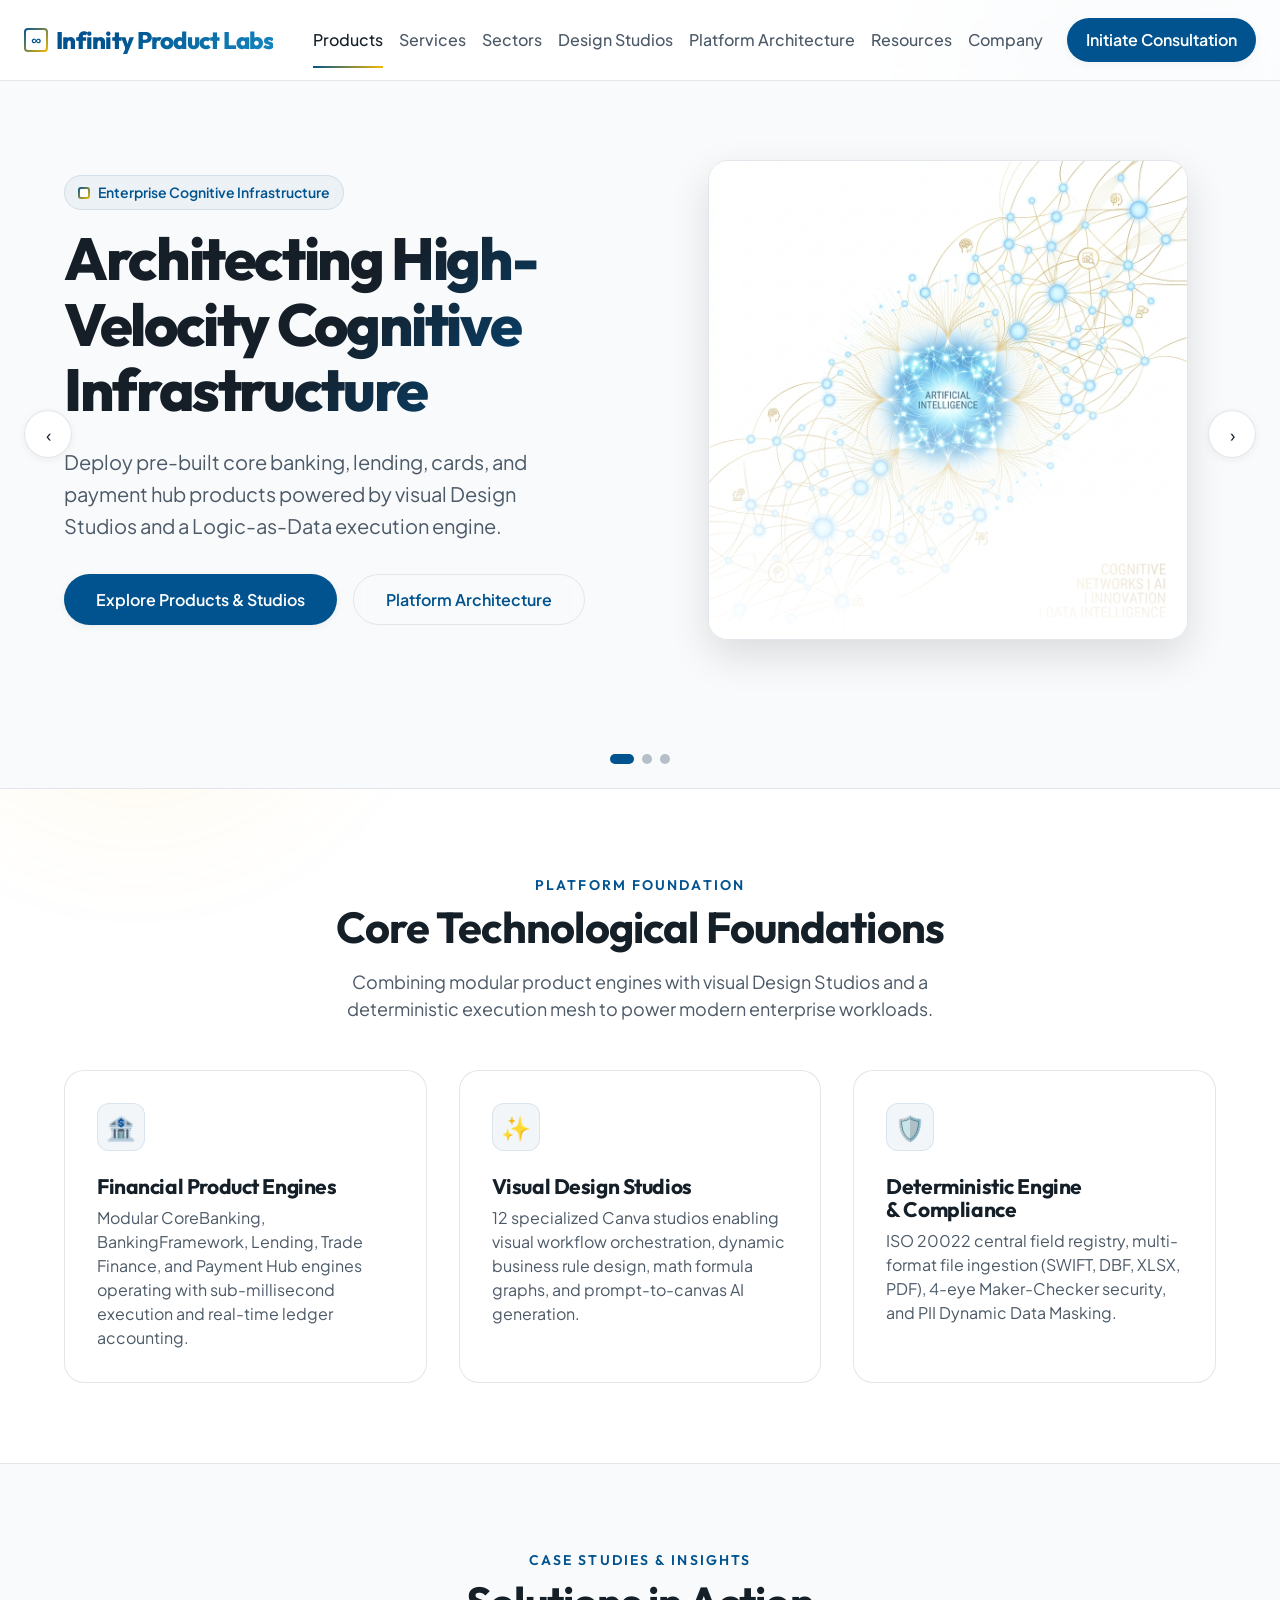
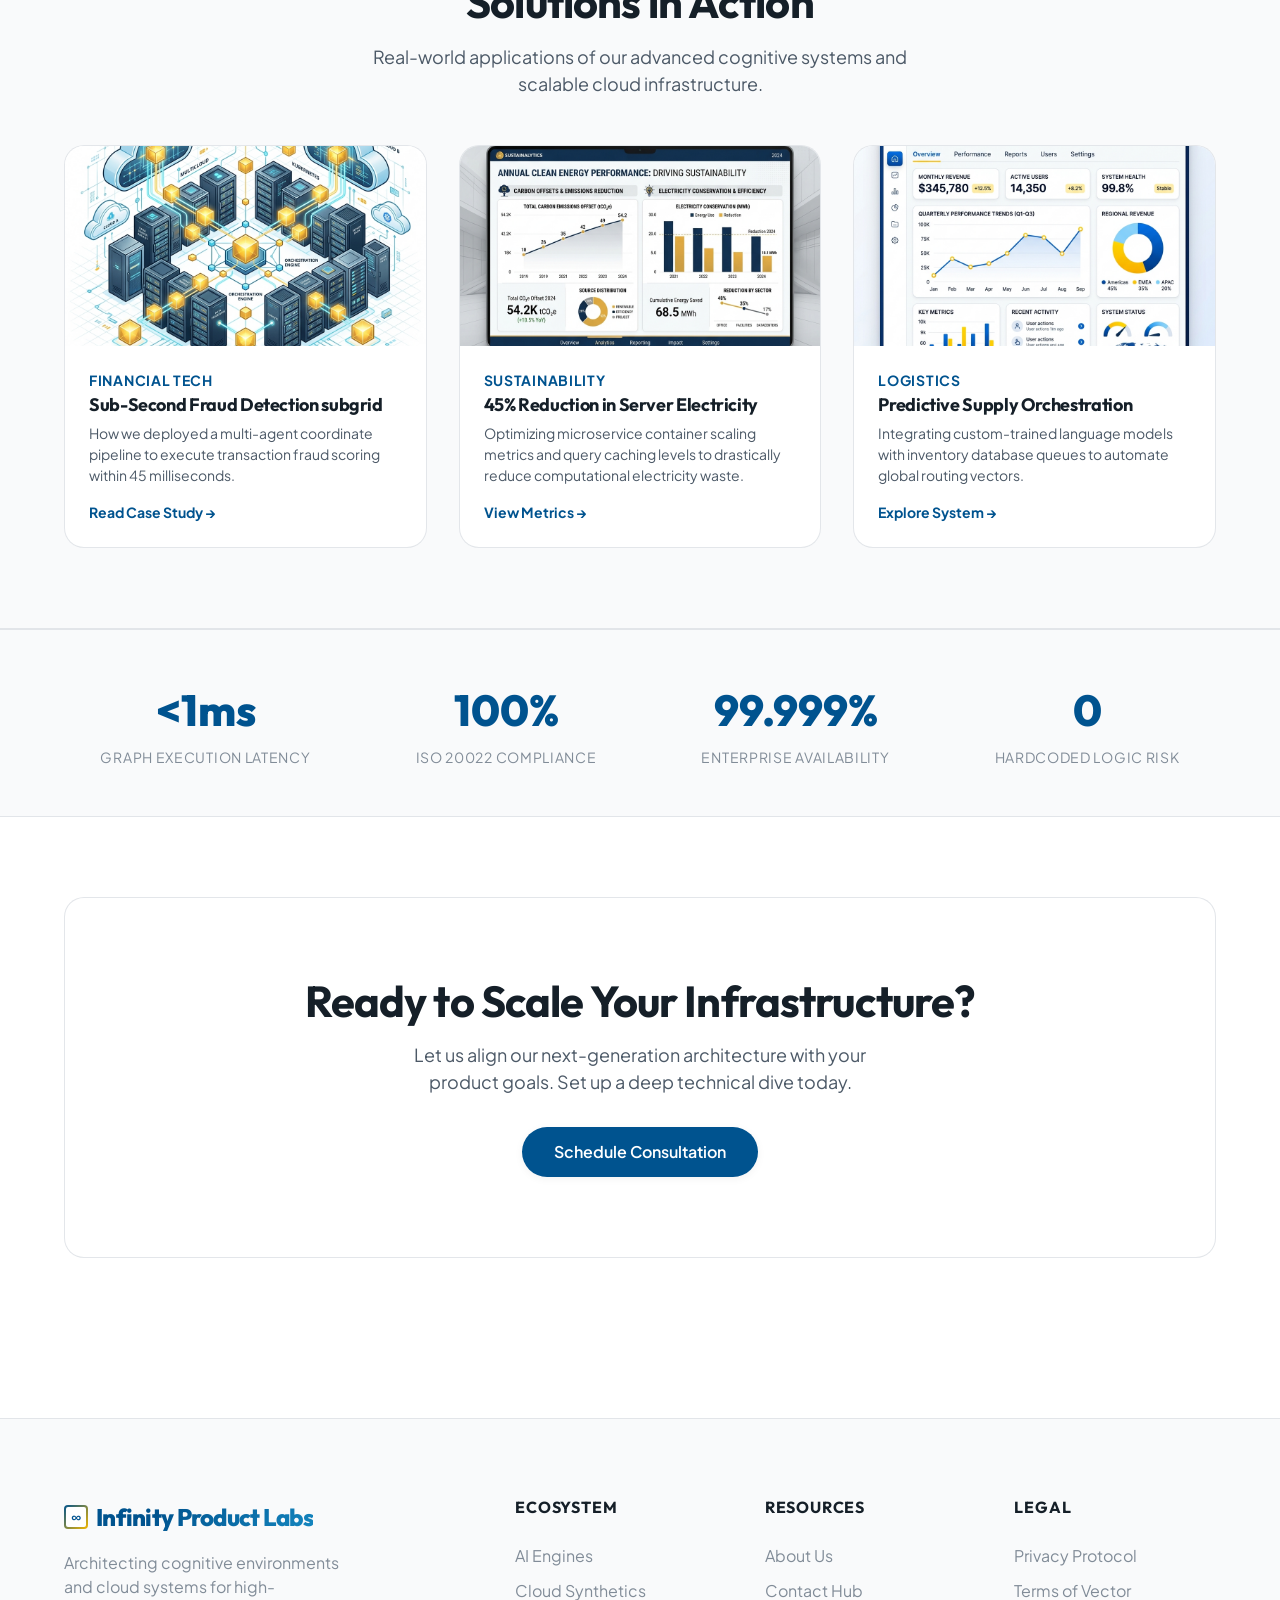
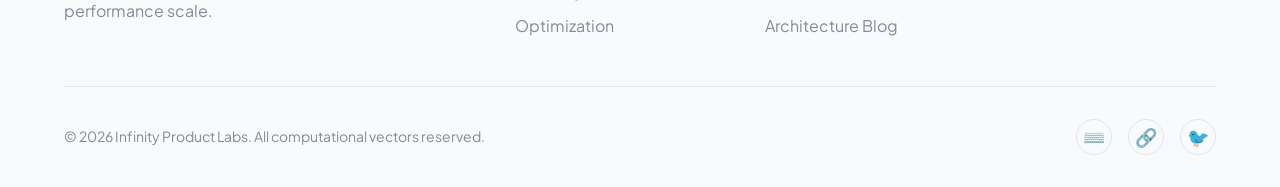
==== docs/index.html @ 4649b30c "Add docs/ directory mirror for GitHub Pages /docs folder deployment" ====
<!DOCTYPE html>
<html lang="en">
<head>
  <meta charset="UTF-8">
  <meta name="viewport" content="width=device-width, initial-scale=1.0">
  <title>Infinity Product Labs | Architecting the Cognitive Future</title>
  <meta name="description" content="Infinity Product Labs designs and implements next-generation artificial intelligence, digital orchestration platforms, and cloud synthesis architecture for modern enterprises.">
  
  <!-- SEO & Social Meta -->
  <meta property="og:title" content="Infinity Product Labs | Next-Gen AI & Tech Consultancy">
  <meta property="og:description" content="Designing the cognitive future with glassmorphic architectures, AI systems, and cloud orchestration.">
  <meta property="og:image" content="images/hero_graphic.png">
  
  <!-- CSS Stylesheets -->
  <link rel="stylesheet" href="css/variables.css?v=2.0">
  <link rel="stylesheet" href="css/reset.css?v=2.0">
  <link rel="stylesheet" href="css/layout.css?v=2.0">
  <link rel="stylesheet" href="css/components.css?v=2.0">
</head>
<body>

  <!-- Scroll Progress Bar -->
  <div class="scroll-progress-bar" id="scrollProgress" aria-hidden="true"></div>

  <!-- Floating Background Glows -->
  <div class="glow-orb orb-primary"></div>
  <div class="glow-orb orb-secondary"></div>

  <!-- Header -->
  <header class="site-header" id="siteHeader">
    <div class="container header-container">
      <a href="index.html" class="logo" aria-label="Infinity Product Labs Home">
        <span class="logo-icon" aria-hidden="true" style="border-radius: 4px;">∞</span>
        <span class="logo-text">Infinity Product Labs</span>
      </a>
      
      <nav class="main-nav" id="mainNav" aria-label="Main navigation">
        <ul class="nav-list">
          <!-- Products Mega Menu -->
          <li class="nav-item has-mega-menu">
            <a href="index.html" class="nav-link has-submenu">Products</a>
            <div class="mega-menu-panel">
              <div class="mega-grid">
                <!-- Column 1 -->
                <div class="mega-col">
                  <h4 class="mega-heading">Core & Channels</h4>
                  <div class="mega-links">
                    <a href="product.html?id=bankingframework" class="mega-item">
                      <div class="mega-item-icon">∞</div>
                      <div class="mega-item-content">
                        <span class="mega-item-title">BankingFramework</span>
                        <span class="mega-item-desc">Universal financial logic & ledger substrate</span>
                      </div>
                    </a>
                    <a href="product.html?id=corebanking" class="mega-item">
                      <div class="mega-item-icon">∞</div>
                      <div class="mega-item-content">
                        <span class="mega-item-title">CoreBanking</span>
                        <span class="mega-item-desc">High-throughput real-time ledger accounting</span>
                      </div>
                    </a>
                    <a href="product.html?id=virtualaccounts" class="mega-item">
                      <div class="mega-item-icon">∞</div>
                      <div class="mega-item-content">
                        <span class="mega-item-title">Virtual Accounts</span>
                        <span class="mega-item-desc">Dynamic virtual accounts & ledger segregation</span>
                      </div>
                    </a>
                    <a href="product.html?id=cards" class="mega-item">
                      <div class="mega-item-icon">∞</div>
                      <div class="mega-item-content">
                        <span class="mega-item-title">Cards</span>
                        <span class="mega-item-desc">Issuance pipelines and payment processing rails</span>
                      </div>
                    </a>
                  </div>
                </div>
                <!-- Column 2 -->
                <div class="mega-col">
                  <h4 class="mega-heading">Lending & Structured</h4>
                  <div class="mega-links">
                    <a href="product.html?id=commerciallending" class="mega-item">
                      <div class="mega-item-icon">∞</div>
                      <div class="mega-item-content">
                        <span class="mega-item-title">Commercial Lending</span>
                        <span class="mega-item-desc">Corporate credit assessment & facilities management</span>
                      </div>
                    </a>
                    <a href="product.html?id=retaillending" class="mega-item">
                      <div class="mega-item-icon">∞</div>
                      <div class="mega-item-content">
                        <span class="mega-item-title">Retail Lending</span>
                        <span class="mega-item-desc">Automated consumer origination & credit scoring</span>
                      </div>
                    </a>
                    <a href="product.html?id=tradefinance" class="mega-item">
                      <div class="mega-item-icon">∞</div>
                      <div class="mega-item-content">
                        <span class="mega-item-title">Trade Finance</span>
                        <span class="mega-item-desc">Import/export credit & letter of credit cycles</span>
                      </div>
                    </a>
                    <a href="product.html?id=structuredfinance" class="mega-item">
                      <div class="mega-item-icon">∞</div>
                      <div class="mega-item-content">
                        <span class="mega-item-title">Structured Finance</span>
                        <span class="mega-item-desc">Asset-backed securitization & complex credit engines</span>
                      </div>
                    </a>
                  </div>
                </div>
                <!-- Column 3 -->
                <div class="mega-col">
                  <h4 class="mega-heading">Liquidity & Cash</h4>
                  <div class="mega-links">
                    <a href="product.html?id=paymenthub" class="mega-item">
                      <div class="mega-item-icon">∞</div>
                      <div class="mega-item-content">
                        <span class="mega-item-title">Payment Hub</span>
                        <span class="mega-item-desc">Universal payment orchestration and clearing rails</span>
                      </div>
                    </a>
                    <a href="product.html?id=supplychain" class="mega-item">
                      <div class="mega-item-icon">∞</div>
                      <div class="mega-item-content">
                        <span class="mega-item-title">Supply Chain Finance and Factoring</span>
                        <span class="mega-item-desc">Receivables financing & early payment discounting</span>
                      </div>
                    </a>
                    <a href="product.html?id=liquidity" class="mega-item">
                      <div class="mega-item-icon">∞</div>
                      <div class="mega-item-content">
                        <span class="mega-item-title">LiquidityManagement</span>
                        <span class="mega-item-desc">Dynamic sweeps, cash pooling, & yield optimization</span>
                      </div>
                    </a>
                    <a href="product.html?id=treasury" class="mega-item">
                      <div class="mega-item-icon">∞</div>
                      <div class="mega-item-content">
                        <span class="mega-item-title">TreasuryManagement</span>
                        <span class="mega-item-desc">Risk boundaries, hedging strategies, & cash position</span>
                      </div>
                    </a>
                  </div>
                </div>
                <!-- Column 4: Featured Showcase -->
                <div class="mega-featured-col">
                  <img src="images/featured_menu.png" alt="Product Framework Analytics" class="mega-featured-img">
                  <span class="mega-featured-title">Infinity Ecosystem</span>
                  <span class="mega-featured-desc">Deploy next-generation transaction environments with unified control planes.</span>
                  <a href="services.html" class="btn btn-primary" style="padding: 0.4rem 1rem; font-size: var(--fs-xs); width: fit-content; margin-top: 4px;">Learn More</a>
                </div>
              </div>
            </div>
          </li>
          
          <!-- Services Mega Menu -->
          <li class="nav-item has-mega-menu">
            <a href="services.html" class="nav-link has-submenu">Services</a>
            <div class="mega-menu-panel">
              <div class="mega-grid">
                <!-- Column 1 -->
                <div class="mega-col">
                  <h4 class="mega-heading">AI & Agentic Engines</h4>
                  <div class="mega-links">
                    <a href="services.html" class="mega-item">
                      <div class="mega-item-icon">🧠</div>
                      <div class="mega-item-content">
                        <span class="mega-item-title">Infinity Product Labs Mind</span>
                        <span class="mega-item-desc">Autonomous reasoning and LLM agent pipelines</span>
                      </div>
                    </a>
                    <a href="services.html" class="mega-item">
                      <div class="mega-item-icon">⚙️</div>
                      <div class="mega-item-content">
                        <span class="mega-item-title">Infinity Product Labs Core</span>
                        <span class="mega-item-desc">Cognitive subgrids and multi-agent coordination</span>
                      </div>
                    </a>
                  </div>
                </div>
                <!-- Column 2 -->
                <div class="mega-col">
                  <h4 class="mega-heading">Cloud Orchestration</h4>
                  <div class="mega-links">
                    <a href="services.html" class="mega-item">
                      <div class="mega-item-icon">🌐</div>
                      <div class="mega-item-content">
                        <span class="mega-item-title">Cloud Synthetics</span>
                        <span class="mega-item-desc">Automated multicloud provisioning and syncing</span>
                      </div>
                    </a>
                    <a href="services.html" class="mega-item">
                      <div class="mega-item-icon">⚡</div>
                      <div class="mega-item-content">
                        <span class="mega-item-title">Edge Flow</span>
                        <span class="mega-item-desc">Telemetry-aware serverless auto-scaling triggers</span>
                      </div>
                    </a>
                  </div>
                </div>
                <!-- Column 3 -->
                <div class="mega-col">
                  <h4 class="mega-heading">Performance Engine</h4>
                  <div class="mega-links">
                    <a href="services.html" class="mega-item">
                      <div class="mega-item-icon">🚀</div>
                      <div class="mega-item-content">
                        <span class="mega-item-title">Cache Matrix</span>
                        <span class="mega-item-desc">Sub-millisecond query caching tier</span>
                      </div>
                    </a>
                    <a href="services.html" class="mega-item">
                      <div class="mega-item-icon">📊</div>
                      <div class="mega-item-content">
                        <span class="mega-item-title">Stream Telemetry</span>
                        <span class="mega-item-desc">Real-time metrics logging and query audit logs</span>
                      </div>
                    </a>
                  </div>
                </div>
                <!-- Column 4: Featured Showcase (LTTS style) -->
                <div class="mega-featured-col">
                  <img src="images/featured_menu.png" alt="Analytics Dashboard Showcase" class="mega-featured-img">
                  <span class="mega-featured-title">Platform Insights</span>
                  <span class="mega-featured-desc">Explore how our analytics dashboard manages multicloud systems dynamically.</span>
                  <a href="services.html" class="btn btn-primary" style="padding: 0.4rem 1rem; font-size: var(--fs-xs); width: fit-content; margin-top: 4px;">Learn More</a>
                </div>
              </div>
            </div>
          </li>
          
          <!-- Sectors Mega Menu -->
          <li class="nav-item has-mega-menu">
            <a href="#" class="nav-link has-submenu">Sectors</a>
            <div class="mega-menu-panel">
              <div class="mega-grid">
                <!-- Column 1 -->
                <div class="mega-col">
                  <h4 class="mega-heading">Financial Tech</h4>
                  <div class="mega-links">
                    <a href="services.html" class="mega-item">
                      <div class="mega-item-icon">🏦</div>
                      <div class="mega-item-content">
                        <span class="mega-item-title">Cognitive Finance</span>
                        <span class="mega-item-desc">Sub-second transaction processing & fraud detection</span>
                      </div>
                    </a>
                  </div>
                </div>
                <!-- Column 2 -->
                <div class="mega-col">
                  <h4 class="mega-heading">Operations</h4>
                  <div class="mega-links">
                    <a href="services.html" class="mega-item">
                      <div class="mega-item-icon">📦</div>
                      <div class="mega-item-content">
                        <span class="mega-item-title">Smart Logistics</span>
                        <span class="mega-item-desc">Autonomous routing & inventory predictions</span>
                      </div>
                    </a>
                  </div>
                </div>
                <!-- Column 3 -->
                <div class="mega-col">
                  <h4 class="mega-heading">SaaS & Scale</h4>
                  <div class="mega-links">
                    <a href="services.html" class="mega-item">
                      <div class="mega-item-icon">🔌</div>
                      <div class="mega-item-content">
                        <span class="mega-item-title">Enterprise SaaS</span>
                        <span class="mega-item-desc">Multi-tenant orchestration for digital products</span>
                      </div>
                    </a>
                  </div>
                </div>
                <!-- Column 4: Featured Showcase (LTTS style) -->
                <div class="mega-featured-col">
                  <img src="images/slider_cloud.png" alt="Fintech Solutions" class="mega-featured-img">
                  <span class="mega-featured-title">Fintech Architecture</span>
                  <span class="mega-featured-desc">See how we processed $1.2B with sub-millisecond fraud validation latency.</span>
                  <a href="services.html" class="btn btn-primary" style="padding: 0.4rem 1rem; font-size: var(--fs-xs); width: fit-content; margin-top: 4px;">Read Case Study</a>
                </div>
              </div>
            </div>
          </li>

          <!-- Design Studios Mega Menu -->
          <li class="nav-item has-mega-menu">
            <a href="studio.html?id=workflow" class="nav-link has-submenu">Design Studios</a>
            <div class="mega-menu-panel">
              <div class="mega-grid">
                <!-- Column 1 -->
                <div class="mega-col">
                  <h4 class="mega-heading">Core & Experience</h4>
                  <div class="mega-links">
                    <a href="studio.html?id=immersive" class="mega-item">
                      <div class="mega-item-icon">✨</div>
                      <div class="mega-item-content">
                        <span class="mega-item-title">Immersive Interface Studio</span>
                        <span class="mega-item-desc">Spatial 3D overlays and AR/VR systems design</span>
                      </div>
                    </a>
                    <a href="studio.html?id=cognitive" class="mega-item">
                      <div class="mega-item-icon">🧠</div>
                      <div class="mega-item-content">
                        <span class="mega-item-title">Cognitive Design Studio</span>
                        <span class="mega-item-desc">Human-centered UI mapping & cognitive tests</span>
                      </div>
                    </a>
                    <a href="studio.html?id=haptic" class="mega-item">
                      <div class="mega-item-icon">⚡</div>
                      <div class="mega-item-content">
                        <span class="mega-item-title">Haptic & Motion Studio</span>
                        <span class="mega-item-desc">Fluid physics-based transition design</span>
                      </div>
                    </a>
                    <a href="studio.html?id=cognitive" class="mega-item">
                      <div class="mega-item-icon">♿</div>
                      <div class="mega-item-content">
                        <span class="mega-item-title">Accessibility Lab</span>
                        <span class="mega-item-desc">A11y inclusive audits and layout patterns</span>
                      </div>
                    </a>
                  </div>
                </div>
                <!-- Column 2 -->
                <div class="mega-col">
                  <h4 class="mega-heading">Platform Systems</h4>
                  <div class="mega-links">
                    <a href="studio.html?id=workflow" class="mega-item">
                      <div class="mega-item-icon">🔗</div>
                      <div class="mega-item-content">
                        <span class="mega-item-title">Workflow DAG Studio</span>
                        <span class="mega-item-desc">Visual state transition & process builder</span>
                      </div>
                    </a>
                    <a href="studio.html?id=rules" class="mega-item">
                      <div class="mega-item-icon">🔌</div>
                      <div class="mega-item-content">
                        <span class="mega-item-title">Business Rules Canva</span>
                        <span class="mega-item-desc">Logic-as-data rule evaluation graph</span>
                      </div>
                    </a>
                    <a href="studio.html?id=workflow" class="mega-item">
                      <div class="mega-item-icon">🏎️</div>
                      <div class="mega-item-content">
                        <span class="mega-item-title">High-Velocity Computing Lab</span>
                        <span class="mega-item-desc">Sub-millisecond latency visualization UI</span>
                      </div>
                    </a>
                    <a href="studio.html?id=workflow" class="mega-item">
                      <div class="mega-item-icon">☁️</div>
                      <div class="mega-item-content">
                        <span class="mega-item-title">Cloud Native Architecture Lab</span>
                        <span class="mega-item-desc">System orchestration and container visualization</span>
                      </div>
                    </a>
                  </div>
                </div>
                <!-- Column 3 -->
                <div class="mega-col">
                  <h4 class="mega-heading">AI & Trust Labs</h4>
                  <div class="mega-links">
                    <a href="studio.html?id=agentic" class="mega-item">
                      <div class="mega-item-icon">🤖</div>
                      <div class="mega-item-content">
                        <span class="mega-item-title">Agentic Systems Studio</span>
                        <span class="mega-item-desc">LLM agent control panels & prompt graphs</span>
                      </div>
                    </a>
                    <a href="studio.html?id=security" class="mega-item">
                      <div class="mega-item-icon">🔒</div>
                      <div class="mega-item-content">
                        <span class="mega-item-title">Cryptographic Protocol Lab</span>
                        <span class="mega-item-desc">ZK proof visualizations & secure data keys</span>
                      </div>
                    </a>
                    <a href="studio.html?id=security" class="mega-item">
                      <div class="mega-item-icon">💥</div>
                      <div class="mega-item-content">
                        <span class="mega-item-title">Resilience & Chaos Lab</span>
                        <span class="mega-item-desc">Fault injection control and safety screens</span>
                      </div>
                    </a>
                    <a href="studio.html?id=security" class="mega-item">
                      <div class="mega-item-icon">🛡️</div>
                      <div class="mega-item-content">
                        <span class="mega-item-title">Zero-Trust & PII Vault</span>
                        <span class="mega-item-desc">4-eye Maker-Checker & PII Dynamic Masking</span>
                      </div>
                    </a>
                  </div>
                </div>
                <!-- Column 4: Featured Showcase -->
                <div class="mega-featured-col">
                  <img src="images/featured_menu.png" alt="Spatial Design Showcase" class="mega-featured-img">
                  <span class="mega-featured-title">Design Showcase</span>
                  <span class="mega-featured-desc">Explore spatial designs and interactive cognitive prototypes built by our global studios.</span>
                  <a href="studio.html?id=workflow" class="btn btn-primary" style="padding: 0.4rem 1rem; font-size: var(--fs-xs); width: fit-content; margin-top: 4px;">Explore Studios</a>
                </div>
              </div>
            </div>
          </li>

          <!-- Platform Architecture Mega Menu -->
          <li class="nav-item has-mega-menu">
            <a href="#" class="nav-link has-submenu">Platform Architecture</a>
            <div class="mega-menu-panel">
              <div class="mega-grid">
                <!-- Column 1 -->
                <div class="mega-col">
                  <h4 class="mega-heading">Data Plane</h4>
                  <div class="mega-links">
                    <a href="services.html" class="mega-item">
                      <div class="mega-item-icon">💾</div>
                      <div class="mega-item-content">
                        <span class="mega-item-title">Transaction Ledger</span>
                        <span class="mega-item-desc">Distributed state replication & auditing rails</span>
                      </div>
                    </a>
                    <a href="services.html" class="mega-item">
                      <div class="mega-item-icon">🗄️</div>
                      <div class="mega-item-content">
                        <span class="mega-item-title">Cache Subgrid</span>
                        <span class="mega-item-desc">Distributed memory key-value query acceleration</span>
                      </div>
                    </a>
                    <a href="services.html" class="mega-item">
                      <div class="mega-item-icon">📈</div>
                      <div class="mega-item-content">
                        <span class="mega-item-title">Analytics Engine</span>
                        <span class="mega-item-desc">High-throughput real-time telemetry pipelines</span>
                      </div>
                    </a>
                  </div>
                </div>
                <!-- Column 2 -->
                <div class="mega-col">
                  <h4 class="mega-heading">Control Plane</h4>
                  <div class="mega-links">
                    <a href="services.html" class="mega-item">
                      <div class="mega-item-icon">🎛️</div>
                      <div class="mega-item-content">
                        <span class="mega-item-title">Orchestration Mesh</span>
                        <span class="mega-item-desc">Multicloud container routing & load balancing</span>
                      </div>
                    </a>
                    <a href="services.html" class="mega-item">
                      <div class="mega-item-icon">🚀</div>
                      <div class="mega-item-content">
                        <span class="mega-item-title">Auto-Scaling Trigger</span>
                        <span class="mega-item-desc">Telemetry resource feedback and container provisioning</span>
                      </div>
                    </a>
                    <a href="services.html" class="mega-item">
                      <div class="mega-item-icon">🔀</div>
                      <div class="mega-item-content">
                        <span class="mega-item-title">Routing Gateway</span>
                        <span class="mega-item-desc">Edge reverse proxy & path-based routing gateway</span>
                      </div>
                    </a>
                  </div>
                </div>
                <!-- Column 3 -->
                <div class="mega-col">
                  <h4 class="mega-heading">Security & Identity</h4>
                  <div class="mega-links">
                    <a href="services.html" class="mega-item">
                      <div class="mega-item-icon">🛡️</div>
                      <div class="mega-item-content">
                        <span class="mega-item-title">Access Controller</span>
                        <span class="mega-item-desc">Zero-trust access authentication & token checking</span>
                      </div>
                    </a>
                    <a href="services.html" class="mega-item">
                      <div class="mega-item-icon">🔑</div>
                      <div class="mega-item-content">
                        <span class="mega-item-title">Cryptographic Core</span>
                        <span class="mega-item-desc">Envelope encryption, key management, & credential vault</span>
                      </div>
                    </a>
                    <a href="services.html" class="mega-item">
                      <div class="mega-item-icon">⚖️</div>
                      <div class="mega-item-content">
                        <span class="mega-item-title">Policy Evaluator</span>
                        <span class="mega-item-desc">Dynamic runtime validation & compliance rules</span>
                      </div>
                    </a>
                  </div>
                </div>
                <!-- Column 4: Featured Showcase -->
                <div class="mega-featured-col">
                  <img src="images/slider_cloud.png" alt="Cloud Architecture Overview" class="mega-featured-img">
                  <span class="mega-featured-title">Architecture Overview</span>
                  <span class="mega-featured-desc">Learn how we process financial scale with sub-millisecond fraud validation latency and 99.999% uptime.</span>
                  <a href="services.html" class="btn btn-primary" style="padding: 0.4rem 1rem; font-size: var(--fs-xs); width: fit-content; margin-top: 4px;">View Diagram</a>
                </div>
              </div>
            </div>
          </li>

          <!-- Resources Mega Menu -->
          <li class="nav-item has-mega-menu">
            <a href="#" class="nav-link has-submenu">Resources</a>
            <div class="mega-menu-panel">
              <div class="mega-grid">
                <!-- Column 1 -->
                <div class="mega-col">
                  <h4 class="mega-heading">Read & Telemetry</h4>
                  <div class="mega-links">
                    <a href="about.html" class="mega-item">
                      <div class="mega-item-icon">📝</div>
                      <div class="mega-item-content">
                        <span class="mega-item-title">Architecture Blog</span>
                        <span class="mega-item-desc">Deep technical insights on database speeds</span>
                      </div>
                    </a>
                  </div>
                </div>
                <!-- Column 2 -->
                <div class="mega-col">
                  <h4 class="mega-heading">Corporate Wins</h4>
                  <div class="mega-links">
                    <a href="about.html" class="mega-item">
                      <div class="mega-item-icon">🏆</div>
                      <div class="mega-item-content">
                        <span class="mega-item-title">Success Matrix</span>
                        <span class="mega-item-desc">How we achieve 45% energy cost reductions</span>
                      </div>
                    </a>
                  </div>
                </div>
                <!-- Column 3 -->
                <div class="mega-col">
                  <h4 class="mega-heading">Technical Specs</h4>
                  <div class="mega-links">
                    <a href="services.html" class="mega-item">
                      <div class="mega-item-icon">📖</div>
                      <div class="mega-item-content">
                        <span class="mega-item-title">Engineering Docs</span>
                        <span class="mega-item-desc">API specifications and code setup guidelines</span>
                      </div>
                    </a>
                  </div>
                </div>
                <!-- Column 4: Featured Showcase (LTTS style) -->
                <div class="mega-featured-col">
                  <img src="images/insight_energy.png" alt="Energy Analytics case study" class="mega-featured-img">
                  <span class="mega-featured-title">Client Energy Efficiency</span>
                  <span class="mega-featured-desc">How we optimized server infrastructure to reduce client electricity footprint by 45%.</span>
                  <a href="about.html" class="btn btn-primary" style="padding: 0.4rem 1rem; font-size: var(--fs-xs); width: fit-content; margin-top: 4px;">View Metrics</a>
                </div>
              </div>
            </div>
          </li>
          
          <!-- Company Standard Dropdown -->
          <li class="nav-item has-standard-dropdown">
            <a href="about.html" class="nav-link has-submenu">Company</a>
            <div class="standard-dropdown">
              <a href="about.html" class="dropdown-link">About Us</a>
              <a href="about.html#team" class="dropdown-link">Our Evolution</a>
              <a href="contact.html" class="dropdown-link">Contact Hub</a>
            </div>
          </li>
        </ul>
        <a href="contact.html" class="nav-cta">Initiate Consultation</a>
      </nav>

      <button class="nav-toggle" id="navToggle" aria-expanded="false" aria-controls="mainNav" aria-label="Toggle navigation menu">
        <span></span>
        <span></span>
        <span></span>
      </button>
    </div>
  </header>

  <!-- Main Content -->
  <main>
    <!-- Hero Slider Section (LTTS style) -->
    <section class="hero-slider-container" aria-label="Introduction Carousel">
      <div class="hero-slider">
        <!-- Slide 1: Enterprise Financial Products & Substrate -->
        <div class="hero-slide">
          <div class="container hero-grid">
            <div class="hero-content">
              <div class="badge">
                <span class="logo-icon" style="width: 12px; height: 12px; margin-right: 4px; border-radius: 3px;"></span>
                Enterprise Cognitive Infrastructure
              </div>
              <h1>Architecting High-Velocity Cognitive Infrastructure</h1>
              <p>Deploy pre-built core banking, lending, cards, and payment hub products powered by visual Design Studios and a Logic-as-Data execution engine.</p>
              <div class="hero-actions">
                <a href="services.html" class="btn btn-primary">Explore Products & Studios</a>
                <a href="about.html" class="btn btn-secondary">Platform Architecture</a>
              </div>
            </div>
            <div class="hero-visual">
              <div class="hero-image-wrapper">
                <img src="images/slider_ai.png" alt="Artificial Intelligence and Cognitive Networks" width="480" height="480" loading="eager">
              </div>
            </div>
          </div>
        </div>

        <!-- Slide 2: Visual Canva Studios & ISO 20022 Bloodstream -->
        <div class="hero-slide">
          <div class="container hero-grid">
            <div class="hero-content">
              <div class="badge">
                <span class="logo-icon" style="width: 12px; height: 12px; margin-right: 4px; border-radius: 3px;"></span>
                Visual Logic & Semantic Data Registry
              </div>
              <h1>Visual Canva Studios & ISO 20022 Bloodstream</h1>
              <p>Design workflows, business rules, math formulas, dynamic forms, and API triggers visually on interactive canvases standardized by a central ISO field vocabulary.</p>
              <div class="hero-actions">
                <a href="services.html" class="btn btn-primary">Explore Design Studios</a>
                <a href="about.html" class="btn btn-secondary">ISO 20022 Registry</a>
              </div>
            </div>
            <div class="hero-visual">
              <div class="hero-image-wrapper">
                <img src="images/slider_cloud.png" alt="Visual Canva Studios & ISO Semantic Registry" width="480" height="480" loading="lazy">
              </div>
            </div>
          </div>
        </div>

        <!-- Slide 3: Deterministic Execution & Security -->
        <div class="hero-slide">
          <div class="container hero-grid">
            <div class="hero-content">
              <div class="badge">
                <span class="logo-icon" style="width: 12px; height: 12px; margin-right: 4px; border-radius: 3px;"></span>
                Sub-Millisecond Execution & Compliance
              </div>
              <h1>Sub-Millisecond Engine & Zero-Trust Vault</h1>
              <p>Process multi-format payloads (SWIFT, DBF, XLSX, PDF) deterministically with atomic transaction rollbacks, 4-eye Maker-Checker security, and PII Dynamic Data Masking.</p>
              <div class="hero-actions">
                <a href="services.html" class="btn btn-primary">View Engine Performance</a>
                <a href="contact.html" class="btn btn-secondary">Initiate Technical Consultation</a>
              </div>
            </div>
            <div class="hero-visual">
              <div class="hero-image-wrapper">
                <img src="images/slider_performance.png" alt="Performance Velocity & Security Metrics" width="480" height="480" loading="lazy">
              </div>
            </div>
          </div>
        </div>
      </div>

      <!-- Navigation Arrows -->
      <button class="slider-arrow arrow-left" aria-label="Previous Slide">‹</button>
      <button class="slider-arrow arrow-right" aria-label="Next Slide">›</button>

      <!-- Slider dot indicators -->
      <div class="slider-dots"></div>
    </section>

    <!-- Key Capabilities Section -->
    <section class="capabilities" style="padding: var(--space-2xl) 0; position: relative; z-index: 1;" aria-labelledby="capabilities-title">
      <div class="container">
        <div class="section-header">
          <span class="section-tag">Platform Foundation</span>
          <h2 class="section-title" id="capabilities-title">Core Technological Foundations</h2>
          <p class="section-subtitle">Combining modular product engines with visual Design Studios and a deterministic execution mesh to power modern enterprise workloads.</p>
        </div>

        <div class="features-grid">
          <!-- Card 1 -->
          <div class="glass-card">
            <div class="card-icon" aria-hidden="true">🏦</div>
            <h3>Financial Product Engines</h3>
            <p style="color: var(--text-secondary); margin-top: var(--space-xs); font-size: var(--fs-sm);">Modular CoreBanking, BankingFramework, Lending, Trade Finance, and Payment Hub engines operating with sub-millisecond execution and real-time ledger accounting.</p>
          </div>
          <!-- Card 2 -->
          <div class="glass-card">
            <div class="card-icon" aria-hidden="true">✨</div>
            <h3>Visual Design Studios</h3>
            <p style="color: var(--text-secondary); margin-top: var(--space-xs); font-size: var(--fs-sm);">12 specialized Canva studios enabling visual workflow orchestration, dynamic business rule design, math formula graphs, and prompt-to-canvas AI generation.</p>
          </div>
          <!-- Card 3 -->
          <div class="glass-card">
            <div class="card-icon" aria-hidden="true">🛡️</div>
            <h3>Deterministic Engine & Compliance</h3>
            <p style="color: var(--text-secondary); margin-top: var(--space-xs); font-size: var(--fs-sm);">ISO 20022 central field registry, multi-format file ingestion (SWIFT, DBF, XLSX, PDF), 4-eye Maker-Checker security, and PII Dynamic Data Masking.</p>
          </div>
        </div>
      </div>
    </section>

    <!-- Solutions Showcase / Insights Grid Section (LTTS style) -->
    <section class="insights-showcase" style="padding: var(--space-2xl) 0; background: var(--bg-secondary); border-top: 1px solid var(--border-color); border-bottom: 1px solid var(--border-color);" aria-labelledby="insights-title">
      <div class="container">
        <div class="section-header">
          <span class="section-tag">Case Studies & Insights</span>
          <h2 class="section-title" id="insights-title">Solutions in Action</h2>
          <p class="section-subtitle">Real-world applications of our advanced cognitive systems and scalable cloud infrastructure.</p>
        </div>

        <div class="features-grid">
          <!-- Insight Card 1 -->
          <div class="glass-card" style="padding: 0; display: flex; flex-direction: column;">
            <img src="images/slider_cloud.png" alt="Financial technology application case study" style="width: 100%; height: 200px; object-fit: cover;">
            <div style="padding: var(--space-md); flex-grow: 1; display: flex; flex-direction: column;">
              <span style="font-size: var(--fs-xs); color: var(--accent-primary); font-weight: 700; text-transform: uppercase; letter-spacing: 0.05em;">Financial Tech</span>
              <h3 style="margin-top: var(--space-xxs); margin-bottom: var(--space-xs); font-size: var(--fs-base);">Sub-Second Fraud Detection subgrid</h3>
              <p style="color: var(--text-secondary); font-size: var(--fs-xs); line-height: 1.5; margin-bottom: var(--space-sm); flex-grow: 1;">How we deployed a multi-agent coordinate pipeline to execute transaction fraud scoring within 45 milliseconds.</p>
              <a href="services.html" style="font-size: var(--fs-xs); font-weight: 700; color: var(--accent-primary); text-decoration: none;">Read Case Study &rarr;</a>
            </div>
          </div>

          <!-- Insight Card 2 -->
          <div class="glass-card" style="padding: 0; display: flex; flex-direction: column;">
            <img src="images/insight_energy.png" alt="Smart energy grid conservation analytics" style="width: 100%; height: 200px; object-fit: cover;">
            <div style="padding: var(--space-md); flex-grow: 1; display: flex; flex-direction: column;">
              <span style="font-size: var(--fs-xs); color: var(--accent-primary); font-weight: 700; text-transform: uppercase; letter-spacing: 0.05em;">Sustainability</span>
              <h3 style="margin-top: var(--space-xxs); margin-bottom: var(--space-xs); font-size: var(--fs-base);">45% Reduction in Server Electricity</h3>
              <p style="color: var(--text-secondary); font-size: var(--fs-xs); line-height: 1.5; margin-bottom: var(--space-sm); flex-grow: 1;">Optimizing microservice container scaling metrics and query caching levels to drastically reduce computational electricity waste.</p>
              <a href="about.html" style="font-size: var(--fs-xs); font-weight: 700; color: var(--accent-primary); text-decoration: none;">View Metrics &rarr;</a>
            </div>
          </div>

          <!-- Insight Card 3 -->
          <div class="glass-card" style="padding: 0; display: flex; flex-direction: column;">
            <img src="images/featured_menu.png" alt="Logistics management dashboard screenshot" style="width: 100%; height: 200px; object-fit: cover;">
            <div style="padding: var(--space-md); flex-grow: 1; display: flex; flex-direction: column;">
              <span style="font-size: var(--fs-xs); color: var(--accent-primary); font-weight: 700; text-transform: uppercase; letter-spacing: 0.05em;">Logistics</span>
              <h3 style="margin-top: var(--space-xxs); margin-bottom: var(--space-xs); font-size: var(--fs-base);">Predictive Supply Orchestration</h3>
              <p style="color: var(--text-secondary); font-size: var(--fs-xs); line-height: 1.5; margin-bottom: var(--space-sm); flex-grow: 1;">Integrating custom-trained language models with inventory database queues to automate global routing vectors.</p>
              <a href="services.html" style="font-size: var(--fs-xs); font-weight: 700; color: var(--accent-primary); text-decoration: none;">Explore System &rarr;</a>
            </div>
          </div>
        </div>
      </div>
    </section>

    <!-- Metrics Section -->
    <section class="metrics" style="background: var(--bg-secondary); border-top: 1px solid var(--border-color); border-bottom: 1px solid var(--border-color); padding: var(--space-xl) 0;" aria-label="Key Performance Indicators">
      <div class="container" style="display: flex; justify-content: space-around; flex-wrap: wrap; gap: var(--space-lg); text-align: center;">
        <div>
          <div style="font-family: var(--font-heading); font-size: var(--fs-2xl); font-weight: 800; color: var(--accent-primary);">&lt;1ms</div>
          <div style="font-size: var(--fs-xs); color: var(--text-muted); text-transform: uppercase; letter-spacing: 0.05em; margin-top: var(--space-xxs);">Graph Execution Latency</div>
        </div>
        <div>
          <div style="font-family: var(--font-heading); font-size: var(--fs-2xl); font-weight: 800; color: var(--accent-primary);">100%</div>
          <div style="font-size: var(--fs-xs); color: var(--text-muted); text-transform: uppercase; letter-spacing: 0.05em; margin-top: var(--space-xxs);">ISO 20022 Compliance</div>
        </div>
        <div>
          <div style="font-family: var(--font-heading); font-size: var(--fs-2xl); font-weight: 800; color: var(--accent-primary);">99.999%</div>
          <div style="font-size: var(--fs-xs); color: var(--text-muted); text-transform: uppercase; letter-spacing: 0.05em; margin-top: var(--space-xxs);">Enterprise Availability</div>
        </div>
        <div>
          <div style="font-family: var(--font-heading); font-size: var(--fs-2xl); font-weight: 800; color: var(--accent-primary);">0</div>
          <div style="font-size: var(--fs-xs); color: var(--text-muted); text-transform: uppercase; letter-spacing: 0.05em; margin-top: var(--space-xxs);">Hardcoded Logic Risk</div>
        </div>
      </div>
    </section>

    <!-- CTA Section -->
    <section class="cta-banner-section" style="padding: var(--space-2xl) 0;" aria-label="Call to action">
      <div class="container">
        <div class="glass-card" style="text-align: center; padding: var(--space-2xl) var(--space-lg); border-color: var(--border-color);">
          <h2 style="font-size: var(--fs-2xl); margin-bottom: var(--space-sm);">Ready to Scale Your Infrastructure?</h2>
          <p style="color: var(--text-secondary); max-width: 500px; margin: 0 auto var(--space-lg) auto;">Let us align our next-generation architecture with your product goals. Set up a deep technical dive today.</p>
          <a href="contact.html" class="btn btn-primary">Schedule Consultation</a>
        </div>
      </div>
    </section>
  </main>

  <!-- Footer -->
  <footer class="site-footer">
    <div class="container">
      <div class="footer-grid">
        <div class="footer-brand">
          <a href="index.html" class="logo" aria-label="Infinity Product Labs Home">
            <span class="logo-icon" aria-hidden="true" style="border-radius: 4px;">∞</span>
            <span class="logo-text">Infinity Product Labs</span>
          </a>
          <p>Architecting cognitive environments and cloud systems for high-performance scale.</p>
        </div>
        <div class="footer-col">
          <h4>Ecosystem</h4>
          <ul class="footer-links">
            <li><a href="services.html">AI Engines</a></li>
            <li><a href="services.html">Cloud Synthetics</a></li>
            <li><a href="services.html">Optimization</a></li>
          </ul>
        </div>
        <div class="footer-col">
          <h4>Resources</h4>
          <ul class="footer-links">
            <li><a href="about.html">About Us</a></li>
            <li><a href="contact.html">Contact Hub</a></li>
            <li><a href="about.html">Architecture Blog</a></li>
          </ul>
        </div>
        <div class="footer-col">
          <h4>Legal</h4>
          <ul class="footer-links">
            <li><a href="#">Privacy Protocol</a></li>
            <li><a href="#">Terms of Vector</a></li>
          </ul>
        </div>
      </div>

      <div class="footer-bottom">
        <p>&copy; 2026 Infinity Product Labs. All computational vectors reserved.</p>
        <div class="footer-socials">
          <a href="#" class="social-icon" aria-label="GitHub"><span aria-hidden="true">⌨️</span></a>
          <a href="#" class="social-icon" aria-label="LinkedIn"><span aria-hidden="true">🔗</span></a>
          <a href="#" class="social-icon" aria-label="Twitter"><span aria-hidden="true">🐦</span></a>
        </div>
      </div>
    </div>
  </footer>

  <!-- Scripts -->
  <script src="js/main.js"></script>
</body>
</html>
---- docs/css/variables.css ----
@import url('https://fonts.googleapis.com/css2?family=Outfit:wght@300;400;500;600;700;800&family=Plus+Jakarta+Sans:wght@300;400;500;600;700&display=swap');

:root {
  /* Color Palette (High-contrast corporate light theme inspired by LTTS) */
  --bg-primary: hsl(0, 0%, 100%);             /* Pure White */
  --bg-secondary: hsl(210, 20%, 98%);         /* Light Cool Off-white */
  --bg-card: hsl(0, 0%, 100%);                /* White Card */
  --bg-card-hover: hsl(210, 20%, 96%);        /* Slightly darker off-white for hover */
  
  --text-primary: hsl(210, 30%, 12%);         /* Charcoal Dark Navy */
  --text-secondary: hsl(210, 15%, 35%);       /* Slate Gray */
  --text-muted: hsl(210, 10%, 55%);           /* Light Gray Muted Text */
  
  --accent-primary: hsl(205, 100%, 28%);       /* Corporate Royal Blue #004b87 */
  --accent-secondary: hsl(45, 100%, 48%);      /* LTTS Accent Gold/Yellow #ffcc29 */
  --accent-tertiary: hsl(200, 80%, 42%);       /* Tech Teal/Blue */
  --accent-success: hsl(142, 72%, 35%);        /* Forest Emerald Success */
  
  --accent-primary-rgb: 0, 75, 135;
  --accent-secondary-rgb: 255, 204, 41;
  
  /* Borders and UI elements */
  --border-color: hsla(210, 15%, 88%, 0.8);
  --border-color-hover: hsla(210, 15%, 75%, 1.0);
  --glass-blur: 8px;
  
  /* Typography */
  --font-heading: 'Outfit', -apple-system, BlinkMacSystemFont, 'Segoe UI', Roboto, sans-serif;
  --font-body: 'Plus Jakarta Sans', -apple-system, BlinkMacSystemFont, 'Segoe UI', Roboto, sans-serif;
  
  /* Font Sizes (Fluid Typography using clamp) */
  --fs-xs: clamp(0.75rem, 0.7rem + 0.25vw, 0.875rem);
  --fs-sm: clamp(0.875rem, 0.8rem + 0.3vw, 1rem);
  --fs-base: clamp(1rem, 0.95rem + 0.4vw, 1.125rem);
  --fs-md: clamp(1.125rem, 1.05rem + 0.5vw, 1.25rem);
  --fs-lg: clamp(1.25rem, 1.15rem + 0.6vw, 1.5rem);
  --fs-xl: clamp(1.5rem, 1.35rem + 0.8vw, 2rem);
  --fs-2xl: clamp(2rem, 1.75rem + 1.2vw, 3rem);
  --fs-3xl: clamp(2.5rem, 2.1rem + 2vw, 4.5rem);
  
  /* Spacing */
  --space-xxs: 0.25rem;
  --space-xs: 0.5rem;
  --space-sm: 1rem;
  --space-md: 1.5rem;
  --space-lg: 2rem;
  --space-xl: 3rem;
  --space-2xl: 5rem;
  
  /* Border Radii */
  --radius-sm: 6px;
  --radius-md: 12px;
  --radius-lg: 20px;
  --radius-full: 9999px;
  
  /* Shadows and Glows (Softened for light backgrounds) */
  --shadow-sm: 0 2px 8px rgba(0, 0, 0, 0.05);
  --shadow-md: 0 8px 24px rgba(0, 0, 0, 0.08);
  --shadow-lg: 0 16px 40px rgba(0, 0, 0, 0.12);
  --glow-primary: 0 0 30px hsla(205, 100%, 28%, 0.15);
  --glow-secondary: 0 0 30px hsla(45, 100%, 48%, 0.15);
  
  /* Transitions */
  --transition-smooth: 0.3s cubic-bezier(0.4, 0, 0.2, 1);
  --transition-elastic: 0.4s cubic-bezier(0.175, 0.885, 0.32, 1.275);
}
---- docs/css/layout.css ----
/* Layout and Shell Styles */

.container {
  width: 100%;
  max-width: 1200px;
  margin-left: auto;
  margin-right: auto;
  padding-left: var(--space-md);
  padding-right: var(--space-md);
}

/* Header & Navigation */
.site-header {
  position: fixed;
  top: 0;
  left: 0;
  width: 100%;
  z-index: 1000;
  background: rgba(255, 255, 255, 0.75);
  backdrop-filter: blur(var(--glass-blur));
  -webkit-backdrop-filter: blur(var(--glass-blur));
  border-bottom: 1px solid var(--border-color);
  transition: var(--transition-smooth);
}

.site-header.scrolled {
  background: rgba(255, 255, 255, 0.95);
  border-bottom-color: var(--border-color-hover);
  box-shadow: var(--shadow-md);
}

.header-container {
  display: flex;
  justify-content: space-between;
  align-items: center;
  height: 80px;
  transition: var(--transition-smooth);
}

.header-container.container {
  max-width: 1400px;
  width: 100%;
}

@media (max-width: 1250px) {
  .header-container.container {
    padding-left: var(--space-sm);
    padding-right: var(--space-sm);
  }
  .nav-list {
    gap: 12px;
  }
  .nav-link {
    font-size: 13px;
  }
  .nav-cta {
    padding: 0.5rem 1rem;
    font-size: 13px;
  }
}

.site-header.scrolled .header-container {
  height: 64px;
}

.logo {
  font-family: var(--font-heading);
  font-size: var(--fs-lg);
  font-weight: 800;
  letter-spacing: -0.03em;
  display: flex;
  align-items: center;
  gap: var(--space-xs);
  cursor: pointer;
  text-decoration: none;
  flex-shrink: 0;
  white-space: nowrap;
}

.logo-text {
  background: linear-gradient(135deg, var(--accent-primary) 30%, var(--accent-tertiary) 100%);
  -webkit-background-clip: text;
  -webkit-text-fill-color: transparent;
  white-space: nowrap;
}

.logo-icon {
  width: 24px;
  height: 24px;
  border: 2px solid transparent;
  border-radius: 6px;
  background: linear-gradient(var(--bg-primary), var(--bg-primary)) padding-box,
              linear-gradient(135deg, var(--accent-primary), var(--accent-secondary)) border-box;
  display: inline-flex;
  align-items: center;
  justify-content: center;
  color: var(--accent-primary);
  font-size: 14px;
  font-weight: bold;
  line-height: 1;
  position: relative;
}

.main-nav {
  display: flex;
  align-items: center;
  gap: var(--space-md);
}

.nav-list {
  display: flex;
  list-style: none;
  padding: 0;
  margin: 0;
  gap: 16px;
  align-items: center;
}

.nav-item {
  position: relative;
}

.nav-link {
  font-size: var(--fs-sm);
  font-weight: 500;
  color: var(--text-secondary);
  transition: var(--transition-smooth);
  position: relative;
  padding: var(--space-sm) 0;
  display: block;
}

.nav-link:hover,
.nav-link.active {
  color: var(--text-primary);
}

.nav-link::after {
  content: '';
  position: absolute;
  bottom: 0;
  left: 0;
  width: 100%;
  height: 2px;
  background: linear-gradient(90deg, var(--accent-primary), var(--accent-secondary));
  transform: scaleX(0);
  transform-origin: right;
  transition: transform var(--transition-smooth);
}

.nav-link:hover::after,
.nav-link.active::after {
  transform: scaleX(1);
  transform-origin: left;
}

/* Scroll Progress Bar */
.scroll-progress-bar {
  position: fixed;
  top: 0;
  left: 0;
  width: 100%;
  height: 4px;
  background: linear-gradient(90deg, var(--accent-primary), var(--accent-secondary), var(--accent-tertiary));
  z-index: 1100;
  transform-origin: 0 50%;
  transform: scaleX(0);
}

@media (prefers-reduced-motion: no-preference) {
  @supports ((animation-timeline: scroll())) {
    @keyframes grow-progress {
      from { transform: scaleX(0); }
      to { transform: scaleX(1); }
    }
    .scroll-progress-bar {
      animation: grow-progress auto linear;
      animation-timeline: scroll();
    }
  }
}

/* Mega Menu Panels */
.mega-menu-panel {
  position: absolute;
  top: 100%;
  left: 50%;
  transform: translateX(-50%) translateY(15px);
  width: 90vw;
  max-width: 1000px;
  background: rgba(255, 255, 255, 0.98);
  backdrop-filter: blur(var(--glass-blur));
  -webkit-backdrop-filter: blur(var(--glass-blur));
  border: 1px solid var(--border-color);
  border-radius: var(--radius-md);
  padding: var(--space-lg);
  box-shadow: var(--shadow-lg);
  opacity: 0;
  visibility: hidden;
  pointer-events: none;
  transition: opacity 0.25s cubic-bezier(0.4, 0, 0.2, 1), transform 0.25s cubic-bezier(0.4, 0, 0.2, 1), visibility 0.25s;
  z-index: 999;
}

.nav-item.has-mega-menu:hover .mega-menu-panel {
  opacity: 1;
  visibility: visible;
  pointer-events: auto;
  transform: translateX(-50%) translateY(0);
}

/* Standard Dropdowns */
.standard-dropdown {
  position: absolute;
  top: 100%;
  left: 0;
  transform: translateY(15px);
  width: 220px;
  background: rgba(255, 255, 255, 0.98);
  backdrop-filter: blur(var(--glass-blur));
  -webkit-backdrop-filter: blur(var(--glass-blur));
  border: 1px solid var(--border-color);
  border-radius: var(--radius-md);
  padding: var(--space-sm);
  box-shadow: var(--shadow-md);
  opacity: 0;
  visibility: hidden;
  pointer-events: none;
  transition: opacity 0.25s cubic-bezier(0.4, 0, 0.2, 1), transform 0.25s cubic-bezier(0.4, 0, 0.2, 1), visibility 0.25s;
  z-index: 999;
  display: flex;
  flex-direction: column;
  gap: var(--space-xxs);
}

.nav-item.has-standard-dropdown:hover .standard-dropdown {
  opacity: 1;
  visibility: visible;
  pointer-events: auto;
  transform: translateY(0);
}

.dropdown-link {
  font-size: var(--fs-sm);
  color: var(--text-secondary);
  padding: var(--space-xs) var(--space-sm);
  border-radius: var(--radius-sm);
  transition: var(--transition-smooth);
}

.dropdown-link:hover {
  background: rgba(0, 0, 0, 0.04);
  color: var(--accent-primary);
  padding-left: calc(var(--space-sm) + 4px);
}

.nav-cta {
  display: inline-flex;
  align-items: center;
  justify-content: center;
  padding: 0.6rem 1.2rem;
  font-size: var(--fs-sm);
  font-weight: 600;
  border-radius: var(--radius-full);
  background: var(--accent-primary);
  color: var(--bg-primary);
  box-shadow: var(--shadow-sm);
  transition: var(--transition-elastic);
}

.nav-cta:hover {
  transform: translateY(-2px);
  box-shadow: var(--shadow-md);
}

/* Mobile Nav Toggle */
.nav-toggle {
  display: none;
  flex-direction: column;
  gap: 6px;
  cursor: pointer;
  z-index: 1001;
  padding: 4px;
}

.nav-toggle span {
  display: block;
  width: 24px;
  height: 2px;
  background-color: var(--text-primary);
  transition: var(--transition-smooth);
}

/* Footer styling */
.site-footer {
  background: var(--bg-secondary);
  border-top: 1px solid var(--border-color);
  padding: var(--space-2xl) 0 var(--space-lg);
  margin-top: var(--space-2xl);
}

.footer-grid {
  display: grid;
  grid-template-columns: 2fr repeat(3, 1fr);
  gap: var(--space-xl);
  margin-bottom: var(--space-xl);
}

.footer-brand p {
  color: var(--text-muted);
  font-size: var(--fs-sm);
  margin-top: var(--space-sm);
  max-width: 300px;
}

.footer-col h4 {
  font-size: var(--fs-sm);
  text-transform: uppercase;
  letter-spacing: 0.05em;
  color: var(--text-primary);
  margin-bottom: var(--space-md);
}

.footer-links {
  list-style: none;
  padding: 0;
  margin: 0;
  display: flex;
  flex-direction: column;
  gap: var(--space-xs);
}

.footer-links a {
  font-size: var(--fs-sm);
  color: var(--text-muted);
  transition: var(--transition-smooth);
}

.footer-links a:hover {
  color: var(--accent-secondary);
  padding-left: 4px;
}

.footer-bottom {
  border-top: 1px solid var(--border-color);
  padding-top: var(--space-lg);
  display: flex;
  justify-content: space-between;
  align-items: center;
  flex-wrap: wrap;
  gap: var(--space-md);
}

.footer-bottom p {
  font-size: var(--fs-xs);
  color: var(--text-muted);
}

.footer-socials {
  display: flex;
  gap: var(--space-sm);
}

.social-icon {
  width: 36px;
  height: 36px;
  border-radius: var(--radius-full);
  border: 1px solid var(--border-color);
  display: flex;
  align-items: center;
  justify-content: center;
  color: var(--text-secondary);
  transition: var(--transition-smooth);
}

.social-icon:hover {
  border-color: var(--accent-primary);
  color: var(--bg-primary);
  background: var(--accent-primary);
  transform: translateY(-2px);
}

/* Page shell padding for fixed header */
main {
  padding-top: 80px; /* matches header height */
  min-height: calc(100vh - 80px);
}

/* Responsiveness */
@media (max-width: 1024px) {
  .nav-toggle {
    display: flex;
  }
  
  .main-nav {
    position: fixed;
    top: 0;
    right: -100%;
    width: 85%;
    max-width: 340px;
    height: 100vh;
    background: rgba(255, 255, 255, 0.98);
    backdrop-filter: blur(var(--glass-blur));
    -webkit-backdrop-filter: blur(var(--glass-blur));
    border-left: 1px solid var(--border-color);
    flex-direction: column;
    justify-content: flex-start;
    gap: var(--space-xl);
    padding: var(--space-2xl) var(--space-md);
    transition: right var(--transition-smooth);
    z-index: 1000;
    overflow-y: auto;
  }
  
  .main-nav.open {
    right: 0;
  }
  
  .nav-list {
    flex-direction: column;
    align-items: stretch;
    width: 100%;
    gap: var(--space-sm);
  }
  
  .nav-item {
    width: 100%;
    text-align: left;
  }
  
  .nav-link {
    font-size: var(--fs-md);
    width: 100%;
    padding: var(--space-xs) 0;
  }
  
  .nav-link.has-submenu::after {
    content: ' ▾';
    font-size: 0.8em;
    vertical-align: middle;
    transition: transform var(--transition-smooth);
    display: inline-block;
  }
  
  .nav-link.has-submenu.submenu-active::after {
    transform: rotate(180deg);
  }
  
  /* Mobile drop-ins */
  .mega-menu-panel,
  .standard-dropdown {
    position: static !important;
    transform: none !important;
    width: 100% !important;
    max-width: none !important;
    opacity: 1 !important;
    visibility: visible !important;
    pointer-events: auto !important;
    display: none; /* controlled by JS toggle */
    background: rgba(0, 0, 0, 0.02) !important;
    border: none !important;
    border-radius: var(--radius-sm) !important;
    box-shadow: none !important;
    padding: var(--space-sm) !important;
    backdrop-filter: none !important;
    -webkit-backdrop-filter: none !important;
    transition: none !important;
  }
  
  .mega-menu-panel.mobile-open,
  .standard-dropdown.mobile-open {
    display: block !important;
  }
  
  .nav-toggle.open span:nth-child(1) {
    transform: translateY(8px) rotate(45deg);
  }
  
  .nav-toggle.open span:nth-child(2) {
    opacity: 0;
  }
  
  .nav-toggle.open span:nth-child(3) {
    transform: translateY(-8px) rotate(-45deg);
  }
  
  .footer-grid {
    grid-template-columns: 1fr;
    gap: var(--space-lg);
  }
}
---- docs/css/components.css ----
/* Premium Visual Components */

/* Section Headers */
.section-header {
  text-align: center;
  margin-bottom: var(--space-xl);
  position: relative;
}

.section-tag {
  font-family: var(--font-heading);
  font-size: var(--fs-xs);
  text-transform: uppercase;
  letter-spacing: 0.15em;
  color: var(--accent-primary);
  font-weight: 600;
  margin-bottom: var(--space-xs);
  display: inline-block;
}

.section-title {
  font-size: var(--fs-2xl);
  margin-bottom: var(--space-sm);
}

.section-subtitle {
  color: var(--text-secondary);
  max-width: 600px;
  margin-left: auto;
  margin-right: auto;
  font-size: var(--fs-base);
}

/* Glassmorphic Cards */
.glass-card {
  background: var(--bg-card);
  backdrop-filter: blur(var(--glass-blur));
  -webkit-backdrop-filter: blur(var(--glass-blur));
  border: 1px solid var(--border-color);
  border-radius: var(--radius-lg);
  padding: var(--space-lg);
  transition: transform var(--transition-elastic), border-color var(--transition-smooth), box-shadow var(--transition-smooth);
  position: relative;
  overflow: hidden;
}

.glass-card::before {
  content: '';
  position: absolute;
  top: 0;
  left: 0;
  width: 100%;
  height: 100%;
  background: linear-gradient(135deg, hsla(205, 100%, 28%, 0.03) 0%, transparent 40%);
  opacity: 0;
  transition: opacity var(--transition-smooth);
  pointer-events: none;
}

.glass-card:hover {
  transform: translateY(-8px);
  border-color: var(--border-color-hover);
  box-shadow: var(--shadow-lg);
}

.glass-card:hover::before {
  opacity: 1;
}

.card-icon {
  width: 48px;
  height: 48px;
  border-radius: var(--radius-md);
  background: hsla(205, 100%, 28%, 0.05);
  color: var(--accent-primary);
  display: flex;
  align-items: center;
  justify-content: center;
  margin-bottom: var(--space-md);
  border: 1px solid rgba(0, 75, 135, 0.1);
  font-size: 1.5rem;
}

.glass-card:hover .card-icon {
  background: var(--accent-primary);
  color: var(--bg-primary);
  border-color: transparent;
  box-shadow: var(--shadow-sm);
}

/* Buttons System */
.btn {
  display: inline-flex;
  align-items: center;
  justify-content: center;
  gap: var(--space-xs);
  padding: 0.8rem 2rem;
  font-size: var(--fs-sm);
  font-weight: 600;
  border-radius: var(--radius-full);
  cursor: pointer;
  transition: var(--transition-elastic), filter var(--transition-smooth);
  text-align: center;
  border: none;
}

.btn-primary {
  background: var(--accent-primary);
  color: var(--bg-primary);
  box-shadow: var(--shadow-sm);
}

.btn-primary:hover {
  transform: translateY(-3px) scale(1.02);
  background: hsl(205, 100%, 24%);
  box-shadow: var(--shadow-md);
}

.btn-secondary {
  background: transparent;
  color: var(--accent-primary);
  border: 1px solid var(--border-color);
  backdrop-filter: blur(8px);
}

.btn-secondary:hover {
  background: rgba(0, 75, 135, 0.04);
  border-color: var(--accent-primary);
  transform: translateY(-3px);
}

/* Forms and Inputs */
.form-group {
  margin-bottom: var(--space-md);
  position: relative;
}

.form-label {
  display: block;
  font-size: var(--fs-xs);
  font-weight: 500;
  text-transform: uppercase;
  letter-spacing: 0.05em;
  color: var(--text-secondary);
  margin-bottom: var(--space-xxs);
  transition: var(--transition-smooth);
}

.form-control {
  width: 100%;
  padding: 1rem 1.2rem;
  background: var(--bg-secondary);
  border: 1px solid var(--border-color);
  border-radius: var(--radius-md);
  color: var(--text-primary);
  font-family: var(--font-body);
  font-size: var(--fs-sm);
  transition: var(--transition-smooth);
}

.form-control:focus {
  outline: none;
  background: var(--bg-primary);
  border-color: var(--accent-primary);
  box-shadow: 0 0 10px rgba(0, 75, 135, 0.1);
}

textarea.form-control {
  min-height: 150px;
  resize: vertical;
}

/* Form state styles using modern css */
.form-control:user-valid {
  border-color: var(--accent-success);
}

/* Background Gradients Orbs */
.glow-orb {
  position: absolute;
  width: 400px;
  height: 400px;
  border-radius: var(--radius-full);
  filter: blur(80px);
  opacity: 0.08;
  pointer-events: none;
  z-index: 0;
}

.orb-primary {
  background: var(--accent-primary);
  top: -10%;
  right: -5%;
}

.orb-secondary {
  background: var(--accent-secondary);
  bottom: 10%;
  left: -5%;
}

/* Hero Section */
.hero {
  position: relative;
  overflow: hidden;
  padding: var(--space-2xl) 0;
}

.hero-grid {
  display: grid;
  grid-template-columns: 1fr 1fr;
  align-items: center;
  gap: var(--space-2xl);
  position: relative;
  z-index: 1;
}

.hero-content h1 {
  font-size: var(--fs-3xl);
  font-weight: 800;
  letter-spacing: -0.04em;
  margin-bottom: var(--space-md);
  background: linear-gradient(135deg, var(--text-primary) 50%, var(--accent-primary) 100%);
  -webkit-background-clip: text;
  -webkit-text-fill-color: transparent;
}

.hero-content p {
  font-size: var(--fs-md);
  color: var(--text-secondary);
  margin-bottom: var(--space-lg);
  max-width: 500px;
  line-height: 1.6;
}

.hero-actions {
  display: flex;
  gap: var(--space-sm);
  flex-wrap: wrap;
}

.hero-visual {
  position: relative;
  display: flex;
  justify-content: center;
  align-items: center;
}

.hero-image-wrapper {
  position: relative;
  width: 100%;
  max-width: 480px;
  border-radius: var(--radius-lg);
  overflow: hidden;
  border: 1px solid var(--border-color);
  box-shadow: var(--shadow-lg);
}

.hero-image-wrapper::after {
  content: '';
  position: absolute;
  inset: 0;
  background: linear-gradient(0deg, var(--bg-primary) 0%, transparent 60%);
}

.badge {
  display: inline-flex;
  align-items: center;
  gap: var(--space-xxs);
  padding: 0.4rem 0.8rem;
  background: rgba(0, 75, 135, 0.05);
  border: 1px solid rgba(0, 75, 135, 0.1);
  border-radius: var(--radius-full);
  font-size: var(--fs-xs);
  color: var(--accent-primary);
  font-weight: 600;
  margin-bottom: var(--space-sm);
  backdrop-filter: blur(8px);
}

/* Feature grid layout */
.features-grid {
  display: grid;
  grid-template-columns: repeat(auto-fit, minmax(280px, 1fr));
  gap: var(--space-lg);
}

@media (max-width: 1024px) {
  .hero-grid {
    grid-template-columns: 1fr;
    text-align: center;
    gap: var(--space-xl);
  }
  
  .hero-content p {
    margin-left: auto;
    margin-right: auto;
  }
  
  .hero-actions {
    justify-content: center;
  }
}

/* Mega Menu Grid & Details Components */
.mega-grid {
  display: grid;
  grid-template-columns: repeat(4, 1fr); /* Rebuilt to 4 columns for Featured Column */
  gap: var(--space-md);
}

.mega-col {
  display: flex;
  flex-direction: column;
  gap: var(--space-xs);
}

.mega-heading {
  font-family: var(--font-heading);
  font-size: var(--fs-xs);
  font-weight: 700;
  text-transform: uppercase;
  letter-spacing: 0.1em;
  color: var(--accent-primary);
  border-bottom: 1px solid var(--border-color);
  padding-bottom: var(--space-xxs);
  margin-bottom: var(--space-xs);
}

.mega-links {
  display: flex;
  flex-direction: column;
  gap: var(--space-xxs);
}

.mega-item {
  display: flex;
  gap: var(--space-sm);
  align-items: flex-start;
  padding: var(--space-xs);
  border-radius: var(--radius-md);
  transition: var(--transition-smooth);
}

.mega-item:hover {
  background: rgba(0, 75, 135, 0.04);
}

.mega-item-icon {
  flex-shrink: 0;
  width: 32px;
  height: 32px;
  display: flex;
  align-items: center;
  justify-content: center;
  background: hsla(205, 100%, 28%, 0.05);
  color: var(--accent-primary);
  border-radius: var(--radius-sm);
  border: 1px solid rgba(0, 75, 135, 0.1);
  transition: var(--transition-smooth);
}

.mega-item:hover .mega-item-icon {
  background: var(--accent-primary);
  color: var(--bg-primary);
  border-color: transparent;
  box-shadow: var(--shadow-sm);
}

.mega-item-content {
  display: flex;
  flex-direction: column;
  gap: 2px;
}

.mega-item-title {
  font-family: var(--font-heading);
  font-size: var(--fs-sm);
  font-weight: 600;
  color: var(--text-primary);
  transition: var(--transition-smooth);
}

.mega-item:hover .mega-item-title {
  color: var(--accent-primary);
}

.mega-item-desc {
  font-size: var(--fs-xs);
  color: var(--text-muted);
  line-height: 1.4;
}

/* Featured Showcase Column inside Mega Menu */
.mega-featured-col {
  background: var(--bg-secondary);
  border-radius: var(--radius-md);
  padding: var(--space-md);
  display: flex;
  flex-direction: column;
  gap: var(--space-xs);
  border: 1px solid var(--border-color);
}

.mega-featured-img {
  width: 100%;
  height: 100px;
  object-fit: cover;
  border-radius: var(--radius-sm);
  border: 1px solid var(--border-color);
}

.mega-featured-title {
  font-family: var(--font-heading);
  font-size: var(--fs-sm);
  font-weight: 700;
  color: var(--text-primary);
  margin-top: 4px;
}

.mega-featured-desc {
  font-size: var(--fs-xs);
  color: var(--text-secondary);
  line-height: 1.4;
}

/* Hero Slider Components */
.hero-slider-container {
  position: relative;
  width: 100%;
  overflow: hidden;
  background: var(--bg-secondary);
  border-bottom: 1px solid var(--border-color);
}

.hero-slider {
  display: flex;
  transition: transform 0.6s cubic-bezier(0.4, 0, 0.2, 1);
  width: 300%; /* 3 slides */
}

.hero-slide {
  width: 33.333%;
  flex-shrink: 0;
  padding: var(--space-2xl) 0;
}

/* Slider navigation arrows */
.slider-arrow {
  position: absolute;
  top: 50%;
  transform: translateY(-50%);
  width: 48px;
  height: 48px;
  border-radius: var(--radius-full);
  background: var(--bg-primary);
  border: 1px solid var(--border-color);
  display: flex;
  align-items: center;
  justify-content: center;
  cursor: pointer;
  z-index: 10;
  transition: var(--transition-smooth);
  box-shadow: var(--shadow-sm);
  color: var(--text-primary);
}

.slider-arrow:hover {
  background: var(--accent-primary);
  color: var(--bg-primary);
  border-color: transparent;
  box-shadow: var(--shadow-md);
}

.arrow-left {
  left: var(--space-md);
}

.arrow-right {
  right: var(--space-md);
}

/* Slider indicators/dots */
.slider-dots {
  position: absolute;
  bottom: var(--space-md);
  left: 50%;
  transform: translateX(-50%);
  display: flex;
  gap: var(--space-xs);
  z-index: 10;
}

.slider-dot {
  width: 10px;
  height: 10px;
  border-radius: var(--radius-full);
  background: var(--border-color-hover);
  cursor: pointer;
  transition: var(--transition-smooth);
}

.slider-dot.active {
  background: var(--accent-primary);
  width: 24px;
}

/* Mobile responsive menu overlays */
@media (max-width: 1024px) {
  .mega-grid {
    grid-template-columns: 1fr;
    gap: var(--space-md);
  }
  .mega-item {
    padding: var(--space-xxs) 0;
  }
  .mega-item:hover {
    background: none;
  }
  .mega-featured-col {
    display: none; /* Hide featured showcase on mobile drawer */
  }
}
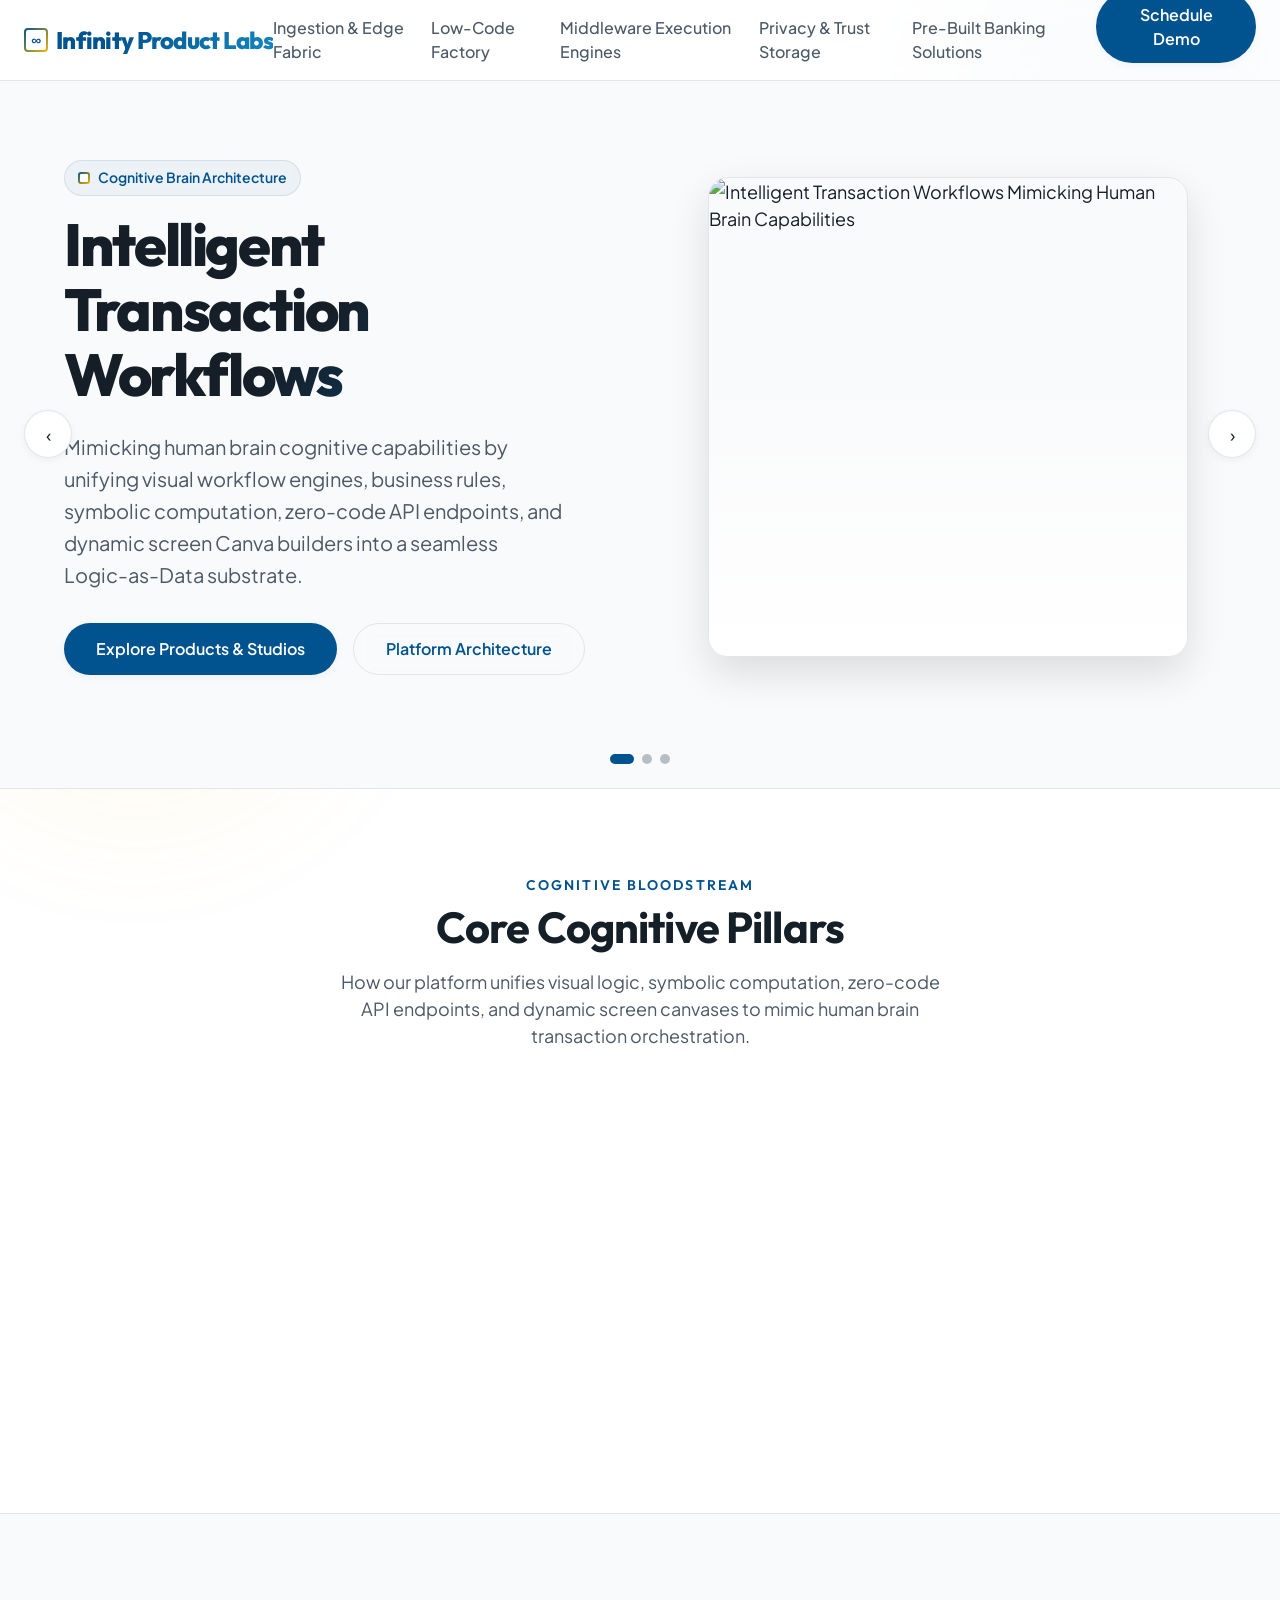
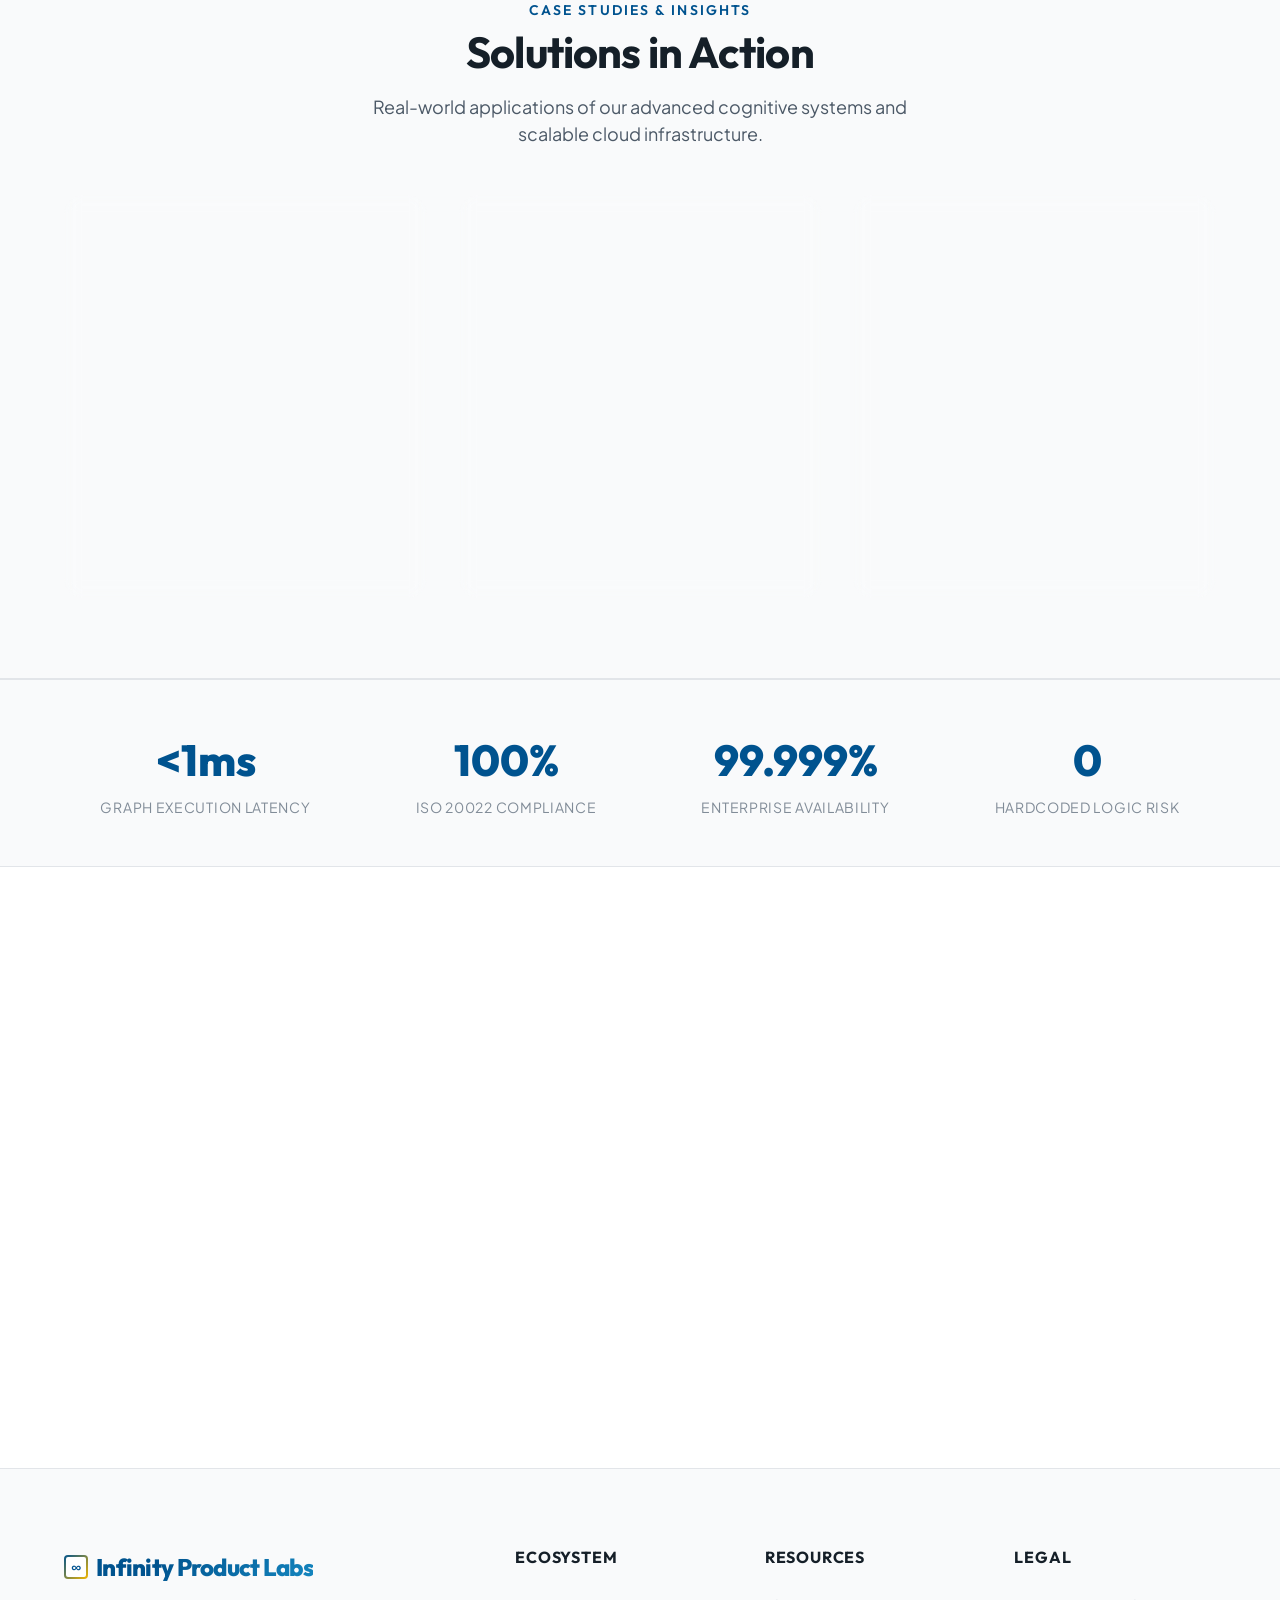
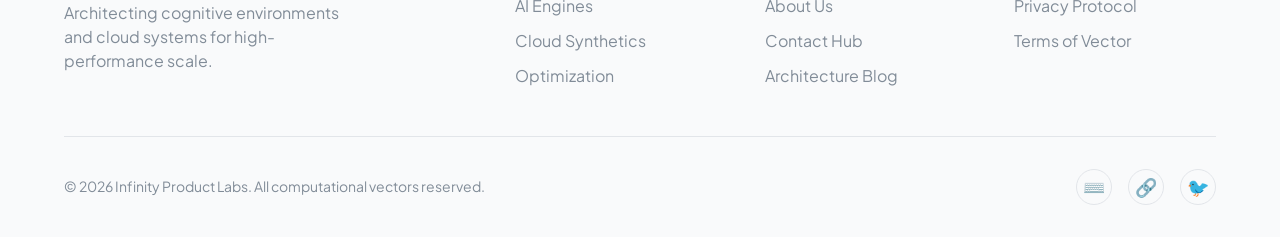
==== commit d5a7af1a: "feat: Restructure mega-menus to align with InfinityProductOS Architecture" ====
--- a/docs/index.html
+++ b/docs/index.html
@@ -12,10 +12,10 @@
   <meta property="og:image" content="images/hero_graphic.png">
   
   <!-- CSS Stylesheets -->
-  <link rel="stylesheet" href="css/variables.css?v=2.0">
-  <link rel="stylesheet" href="css/reset.css?v=2.0">
-  <link rel="stylesheet" href="css/layout.css?v=2.0">
-  <link rel="stylesheet" href="css/components.css?v=2.0">
+  <link rel="stylesheet" href="css/variables.css?v=4.0">
+  <link rel="stylesheet" href="css/reset.css?v=4.0">
+  <link rel="stylesheet" href="css/layout.css?v=4.0">
+  <link rel="stylesheet" href="css/components.css?v=4.0">
 </head>
 <body>
 
@@ -36,536 +36,424 @@
       
       <nav class="main-nav" id="mainNav" aria-label="Main navigation">
         <ul class="nav-list">
-          <!-- Products Mega Menu -->
+          
+          <!-- Menu 1: Ingestion & Edge Fabric -->
           <li class="nav-item has-mega-menu">
-            <a href="index.html" class="nav-link has-submenu">Products</a>
+            <a href="services.html" class="nav-link has-submenu">Ingestion & Edge Fabric</a>
             <div class="mega-menu-panel">
               <div class="mega-grid">
                 <!-- Column 1 -->
                 <div class="mega-col">
-                  <h4 class="mega-heading">Core & Channels</h4>
-                  <div class="mega-links">
-                    <a href="product.html?id=bankingframework" class="mega-item">
-                      <div class="mega-item-icon">∞</div>
-                      <div class="mega-item-content">
-                        <span class="mega-item-title">BankingFramework</span>
-                        <span class="mega-item-desc">Universal financial logic & ledger substrate</span>
-                      </div>
-                    </a>
-                    <a href="product.html?id=corebanking" class="mega-item">
-                      <div class="mega-item-icon">∞</div>
-                      <div class="mega-item-content">
-                        <span class="mega-item-title">CoreBanking</span>
-                        <span class="mega-item-desc">High-throughput real-time ledger accounting</span>
-                      </div>
-                    </a>
-                    <a href="product.html?id=virtualaccounts" class="mega-item">
-                      <div class="mega-item-icon">∞</div>
-                      <div class="mega-item-content">
-                        <span class="mega-item-title">Virtual Accounts</span>
-                        <span class="mega-item-desc">Dynamic virtual accounts & ledger segregation</span>
-                      </div>
-                    </a>
-                    <a href="product.html?id=cards" class="mega-item">
-                      <div class="mega-item-icon">∞</div>
-                      <div class="mega-item-content">
-                        <span class="mega-item-title">Cards</span>
-                        <span class="mega-item-desc">Issuance pipelines and payment processing rails</span>
+                  <h4 class="mega-heading">Edge Telemetry</h4>
+                  <div class="mega-links">
+                    <a href="services.html" class="mega-item">
+                      <div class="mega-item-icon">📡</div>
+                      <div class="mega-item-content">
+                        <span class="mega-item-title">IoT Edge Telemetry</span>
+                        <span class="mega-item-desc">Smart Grids & Meters</span>
+                      </div>
+                    </a>
+                    <a href="services.html" class="mega-item">
+                      <div class="mega-item-icon">⚡</div>
+                      <div class="mega-item-content">
+                        <span class="mega-item-title">Real-Time Streams</span>
+                        <span class="mega-item-desc">REST, GraphQL, gRPC / Kong API</span>
                       </div>
                     </a>
                   </div>
                 </div>
                 <!-- Column 2 -->
                 <div class="mega-col">
-                  <h4 class="mega-heading">Lending & Structured</h4>
-                  <div class="mega-links">
-                    <a href="product.html?id=commerciallending" class="mega-item">
-                      <div class="mega-item-icon">∞</div>
-                      <div class="mega-item-content">
-                        <span class="mega-item-title">Commercial Lending</span>
-                        <span class="mega-item-desc">Corporate credit assessment & facilities management</span>
-                      </div>
-                    </a>
-                    <a href="product.html?id=retaillending" class="mega-item">
-                      <div class="mega-item-icon">∞</div>
-                      <div class="mega-item-content">
-                        <span class="mega-item-title">Retail Lending</span>
-                        <span class="mega-item-desc">Automated consumer origination & credit scoring</span>
-                      </div>
-                    </a>
-                    <a href="product.html?id=tradefinance" class="mega-item">
-                      <div class="mega-item-icon">∞</div>
-                      <div class="mega-item-content">
-                        <span class="mega-item-title">Trade Finance</span>
-                        <span class="mega-item-desc">Import/export credit & letter of credit cycles</span>
-                      </div>
-                    </a>
-                    <a href="product.html?id=structuredfinance" class="mega-item">
-                      <div class="mega-item-icon">∞</div>
-                      <div class="mega-item-content">
-                        <span class="mega-item-title">Structured Finance</span>
-                        <span class="mega-item-desc">Asset-backed securitization & complex credit engines</span>
+                  <h4 class="mega-heading">Document AI Extraction</h4>
+                  <div class="mega-links">
+                    <a href="services.html" class="mega-item">
+                      <div class="mega-item-icon">🤖</div>
+                      <div class="mega-item-content">
+                        <span class="mega-item-title">Agentic NLP Extraction</span>
+                        <span class="mega-item-desc">Crew AI / MS Autogen Framework</span>
+                      </div>
+                    </a>
+                    <a href="services.html" class="mega-item">
+                      <div class="mega-item-icon">📄</div>
+                      <div class="mega-item-content">
+                        <span class="mega-item-title">Semi-Structured Files</span>
+                        <span class="mega-item-desc">PDF Reports, Invoices</span>
                       </div>
                     </a>
                   </div>
                 </div>
                 <!-- Column 3 -->
                 <div class="mega-col">
-                  <h4 class="mega-heading">Liquidity & Cash</h4>
-                  <div class="mega-links">
-                    <a href="product.html?id=paymenthub" class="mega-item">
-                      <div class="mega-item-icon">∞</div>
-                      <div class="mega-item-content">
-                        <span class="mega-item-title">Payment Hub</span>
-                        <span class="mega-item-desc">Universal payment orchestration and clearing rails</span>
-                      </div>
-                    </a>
-                    <a href="product.html?id=supplychain" class="mega-item">
-                      <div class="mega-item-icon">∞</div>
-                      <div class="mega-item-content">
-                        <span class="mega-item-title">Supply Chain Finance and Factoring</span>
-                        <span class="mega-item-desc">Receivables financing & early payment discounting</span>
-                      </div>
-                    </a>
-                    <a href="product.html?id=liquidity" class="mega-item">
-                      <div class="mega-item-icon">∞</div>
-                      <div class="mega-item-content">
-                        <span class="mega-item-title">LiquidityManagement</span>
-                        <span class="mega-item-desc">Dynamic sweeps, cash pooling, & yield optimization</span>
-                      </div>
-                    </a>
-                    <a href="product.html?id=treasury" class="mega-item">
-                      <div class="mega-item-icon">∞</div>
-                      <div class="mega-item-content">
-                        <span class="mega-item-title">TreasuryManagement</span>
-                        <span class="mega-item-desc">Risk boundaries, hedging strategies, & cash position</span>
-                      </div>
-                    </a>
-                  </div>
-                </div>
-                <!-- Column 4: Featured Showcase -->
-                <div class="mega-featured-col">
-                  <img src="images/featured_menu.png" alt="Product Framework Analytics" class="mega-featured-img">
-                  <span class="mega-featured-title">Infinity Ecosystem</span>
-                  <span class="mega-featured-desc">Deploy next-generation transaction environments with unified control planes.</span>
-                  <a href="services.html" class="btn btn-primary" style="padding: 0.4rem 1rem; font-size: var(--fs-xs); width: fit-content; margin-top: 4px;">Learn More</a>
+                  <h4 class="mega-heading">Batch Feeds & Events</h4>
+                  <div class="mega-links">
+                    <a href="services.html" class="mega-item">
+                      <div class="mega-item-icon">📦</div>
+                      <div class="mega-item-content">
+                        <span class="mega-item-title">Structured Batch Feeds</span>
+                        <span class="mega-item-desc">Apache NiFi / SFTP</span>
+                      </div>
+                    </a>
+                    <a href="services.html" class="mega-item">
+                      <div class="mega-item-icon">🚀</div>
+                      <div class="mega-item-content">
+                        <span class="mega-item-title">Event Ingestion Bus</span>
+                        <span class="mega-item-desc">Apache Kafka</span>
+                      </div>
+                    </a>
+                  </div>
+                </div>
+                <!-- Column 4 -->
+                <div class="mega-col">
+                  <h4 class="mega-heading">Secure AI Gateway</h4>
+                  <div class="mega-links">
+                    <a href="services.html" class="mega-item">
+                      <div class="mega-item-icon">🛡️</div>
+                      <div class="mega-item-content">
+                        <span class="mega-item-title">Presidio PII Scrubbing</span>
+                        <span class="mega-item-desc">Inline Transformation Proxy</span>
+                      </div>
+                    </a>
+                    <a href="services.html" class="mega-item">
+                      <div class="mega-item-icon">🔑</div>
+                      <div class="mega-item-content">
+                        <span class="mega-item-title">Field-Level Tokenization</span>
+                        <span class="mega-item-desc">SHA-256 Metadata Anchors</span>
+                      </div>
+                    </a>
+                  </div>
                 </div>
               </div>
             </div>
           </li>
-          
-          <!-- Services Mega Menu -->
+
+          <!-- Menu 2: Low-Code Factory -->
           <li class="nav-item has-mega-menu">
-            <a href="services.html" class="nav-link has-submenu">Services</a>
+            <a href="studio.html" class="nav-link has-submenu">Low-Code Factory</a>
             <div class="mega-menu-panel">
               <div class="mega-grid">
                 <!-- Column 1 -->
                 <div class="mega-col">
-                  <h4 class="mega-heading">AI & Agentic Engines</h4>
-                  <div class="mega-links">
-                    <a href="services.html" class="mega-item">
+                  <h4 class="mega-heading">Process & UI</h4>
+                  <div class="mega-links">
+                    <a href="studio.html" class="mega-item">
+                      <div class="mega-item-icon">🔗</div>
+                      <div class="mega-item-content">
+                        <span class="mega-item-title">Workflow & State Studio</span>
+                        <span class="mega-item-desc">State Orchestration (The Glue)</span>
+                      </div>
+                    </a>
+                    <a href="studio.html" class="mega-item">
+                      <div class="mega-item-icon">🖥️</div>
+                      <div class="mega-item-content">
+                        <span class="mega-item-title">Dynamic Screen Designer</span>
+                        <span class="mega-item-desc">Advanced GUI Builder</span>
+                      </div>
+                    </a>
+                  </div>
+                </div>
+                <!-- Column 2 -->
+                <div class="mega-col">
+                  <h4 class="mega-heading">Logic & Rules</h4>
+                  <div class="mega-links">
+                    <a href="studio.html" class="mega-item">
                       <div class="mega-item-icon">🧠</div>
                       <div class="mega-item-content">
-                        <span class="mega-item-title">Infinity Product Labs Mind</span>
-                        <span class="mega-item-desc">Autonomous reasoning and LLM agent pipelines</span>
-                      </div>
-                    </a>
-                    <a href="services.html" class="mega-item">
-                      <div class="mega-item-icon">⚙️</div>
-                      <div class="mega-item-content">
-                        <span class="mega-item-title">Infinity Product Labs Core</span>
-                        <span class="mega-item-desc">Cognitive subgrids and multi-agent coordination</span>
-                      </div>
-                    </a>
-                  </div>
-                </div>
-                <!-- Column 2 -->
-                <div class="mega-col">
-                  <h4 class="mega-heading">Cloud Orchestration</h4>
-                  <div class="mega-links">
-                    <a href="services.html" class="mega-item">
-                      <div class="mega-item-icon">🌐</div>
-                      <div class="mega-item-content">
-                        <span class="mega-item-title">Cloud Synthetics</span>
-                        <span class="mega-item-desc">Automated multicloud provisioning and syncing</span>
-                      </div>
-                    </a>
-                    <a href="services.html" class="mega-item">
-                      <div class="mega-item-icon">⚡</div>
-                      <div class="mega-item-content">
-                        <span class="mega-item-title">Edge Flow</span>
-                        <span class="mega-item-desc">Telemetry-aware serverless auto-scaling triggers</span>
+                        <span class="mega-item-title">Business Rules Engine</span>
+                        <span class="mega-item-desc">State Machine Metadata (The Brain)</span>
+                      </div>
+                    </a>
+                    <a href="studio.html" class="mega-item">
+                      <div class="mega-item-icon">➕</div>
+                      <div class="mega-item-content">
+                        <span class="mega-item-title">Calculation Formula Designer</span>
+                        <span class="mega-item-desc">Symbolic Math Nodes</span>
                       </div>
                     </a>
                   </div>
                 </div>
                 <!-- Column 3 -->
                 <div class="mega-col">
-                  <h4 class="mega-heading">Performance Engine</h4>
-                  <div class="mega-links">
-                    <a href="services.html" class="mega-item">
-                      <div class="mega-item-icon">🚀</div>
-                      <div class="mega-item-content">
-                        <span class="mega-item-title">Cache Matrix</span>
-                        <span class="mega-item-desc">Sub-millisecond query caching tier</span>
-                      </div>
-                    </a>
-                    <a href="services.html" class="mega-item">
-                      <div class="mega-item-icon">📊</div>
-                      <div class="mega-item-content">
-                        <span class="mega-item-title">Stream Telemetry</span>
-                        <span class="mega-item-desc">Real-time metrics logging and query audit logs</span>
-                      </div>
-                    </a>
-                  </div>
-                </div>
-                <!-- Column 4: Featured Showcase (LTTS style) -->
-                <div class="mega-featured-col">
-                  <img src="images/featured_menu.png" alt="Analytics Dashboard Showcase" class="mega-featured-img">
-                  <span class="mega-featured-title">Platform Insights</span>
-                  <span class="mega-featured-desc">Explore how our analytics dashboard manages multicloud systems dynamically.</span>
-                  <a href="services.html" class="btn btn-primary" style="padding: 0.4rem 1rem; font-size: var(--fs-xs); width: fit-content; margin-top: 4px;">Learn More</a>
+                  <h4 class="mega-heading">Data Mapping & Integration</h4>
+                  <div class="mega-links">
+                    <a href="studio.html" class="mega-item">
+                      <div class="mega-item-icon">🗺️</div>
+                      <div class="mega-item-content">
+                        <span class="mega-item-title">Visual Mapper Panel</span>
+                        <span class="mega-item-desc">Schema Mapping Manifest (The Connect)</span>
+                      </div>
+                    </a>
+                    <a href="studio.html" class="mega-item">
+                      <div class="mega-item-icon">🔌</div>
+                      <div class="mega-item-content">
+                        <span class="mega-item-title">Visual API Designer</span>
+                        <span class="mega-item-desc">Orchestration Integrations</span>
+                      </div>
+                    </a>
+                  </div>
+                </div>
+                <!-- Column 4 -->
+                <div class="mega-col">
+                  <h4 class="mega-heading">AI Assistants</h4>
+                  <div class="mega-links">
+                    <a href="studio.html" class="mega-item">
+                      <div class="mega-item-icon">💬</div>
+                      <div class="mega-item-content">
+                        <span class="mega-item-title">NLP Prompt-to-Canvas</span>
+                        <span class="mega-item-desc">Compiler Assistant</span>
+                      </div>
+                    </a>
+                    <a href="studio.html" class="mega-item">
+                      <div class="mega-item-icon">🧩</div>
+                      <div class="mega-item-content">
+                        <span class="mega-item-title">Decomposition Module</span>
+                        <span class="mega-item-desc">Rules & Formulas Extractor</span>
+                      </div>
+                    </a>
+                  </div>
                 </div>
               </div>
             </div>
           </li>
-          
-          <!-- Sectors Mega Menu -->
+
+          <!-- Menu 3: Middleware Execution Engines -->
           <li class="nav-item has-mega-menu">
-            <a href="#" class="nav-link has-submenu">Sectors</a>
+            <a href="services.html" class="nav-link has-submenu">Middleware Execution Engines</a>
             <div class="mega-menu-panel">
               <div class="mega-grid">
                 <!-- Column 1 -->
                 <div class="mega-col">
-                  <h4 class="mega-heading">Financial Tech</h4>
-                  <div class="mega-links">
-                    <a href="services.html" class="mega-item">
-                      <div class="mega-item-icon">🏦</div>
-                      <div class="mega-item-content">
-                        <span class="mega-item-title">Cognitive Finance</span>
-                        <span class="mega-item-desc">Sub-second transaction processing & fraud detection</span>
+                  <h4 class="mega-heading">Semantic Hub & Transformation</h4>
+                  <div class="mega-links">
+                    <a href="services.html" class="mega-item">
+                      <div class="mega-item-icon">📖</div>
+                      <div class="mega-item-content">
+                        <span class="mega-item-title">ISO Business Field Registry</span>
+                        <span class="mega-item-desc">Dynamic Filtering Arrays</span>
+                      </div>
+                    </a>
+                    <a href="services.html" class="mega-item">
+                      <div class="mega-item-icon">🔄</div>
+                      <div class="mega-item-content">
+                        <span class="mega-item-title">Transformation Mappers</span>
+                        <span class="mega-item-desc">Backed by Rules/Math</span>
                       </div>
                     </a>
                   </div>
                 </div>
                 <!-- Column 2 -->
                 <div class="mega-col">
-                  <h4 class="mega-heading">Operations</h4>
-                  <div class="mega-links">
-                    <a href="services.html" class="mega-item">
-                      <div class="mega-item-icon">📦</div>
-                      <div class="mega-item-content">
-                        <span class="mega-item-title">Smart Logistics</span>
-                        <span class="mega-item-desc">Autonomous routing & inventory predictions</span>
+                  <h4 class="mega-heading">Lego Block Engines</h4>
+                  <div class="mega-links">
+                    <a href="services.html" class="mega-item">
+                      <div class="mega-item-icon">🚪</div>
+                      <div class="mega-item-content">
+                        <span class="mega-item-title">Canonical Data Gateway</span>
+                        <span class="mega-item-desc">Input Block Normalization</span>
+                      </div>
+                    </a>
+                    <a href="services.html" class="mega-item">
+                      <div class="mega-item-icon">⚖️</div>
+                      <div class="mega-item-content">
+                        <span class="mega-item-title">Enterprise Reconciliation</span>
+                        <span class="mega-item-desc">ERE Block & Shadow Subsystems</span>
                       </div>
                     </a>
                   </div>
                 </div>
                 <!-- Column 3 -->
                 <div class="mega-col">
-                  <h4 class="mega-heading">SaaS & Scale</h4>
-                  <div class="mega-links">
-                    <a href="services.html" class="mega-item">
-                      <div class="mega-item-icon">🔌</div>
-                      <div class="mega-item-content">
-                        <span class="mega-item-title">Enterprise SaaS</span>
-                        <span class="mega-item-desc">Multi-tenant orchestration for digital products</span>
-                      </div>
-                    </a>
-                  </div>
-                </div>
-                <!-- Column 4: Featured Showcase (LTTS style) -->
-                <div class="mega-featured-col">
-                  <img src="images/slider_cloud.png" alt="Fintech Solutions" class="mega-featured-img">
-                  <span class="mega-featured-title">Fintech Architecture</span>
-                  <span class="mega-featured-desc">See how we processed $1.2B with sub-millisecond fraud validation latency.</span>
-                  <a href="services.html" class="btn btn-primary" style="padding: 0.4rem 1rem; font-size: var(--fs-xs); width: fit-content; margin-top: 4px;">Read Case Study</a>
+                  <h4 class="mega-heading">Control & Processing</h4>
+                  <div class="mega-links">
+                    <a href="services.html" class="mega-item">
+                      <div class="mega-item-icon">🚧</div>
+                      <div class="mega-item-content">
+                        <span class="mega-item-title">Governance Guardrails Engine</span>
+                        <span class="mega-item-desc">Gate Block - 4-Eye/8-Eye Overrides</span>
+                      </div>
+                    </a>
+                    <a href="services.html" class="mega-item">
+                      <div class="mega-item-icon">⚙️</div>
+                      <div class="mega-item-content">
+                        <span class="mega-item-title">Calculation Engine</span>
+                        <span class="mega-item-desc">Transform Block Execution</span>
+                      </div>
+                    </a>
+                  </div>
+                </div>
+                <!-- Column 4 -->
+                <div class="mega-col">
+                  <h4 class="mega-heading">Event Bus Engine</h4>
+                  <div class="mega-links">
+                    <a href="services.html" class="mega-item">
+                      <div class="mega-item-icon">📢</div>
+                      <div class="mega-item-content">
+                        <span class="mega-item-title">Broadcasting Triggers</span>
+                        <span class="mega-item-desc">State Transitions & Rule Executions</span>
+                      </div>
+                    </a>
+                    <a href="services.html" class="mega-item">
+                      <div class="mega-item-icon">⏱️</div>
+                      <div class="mega-item-content">
+                        <span class="mega-item-title">Multi-File Upload Pipeline</span>
+                        <span class="mega-item-desc">Asynchronous Processing</span>
+                      </div>
+                    </a>
+                  </div>
                 </div>
               </div>
             </div>
           </li>
 
-          <!-- Design Studios Mega Menu -->
+          <!-- Menu 4: Privacy & Trust Storage -->
           <li class="nav-item has-mega-menu">
-            <a href="studio.html?id=workflow" class="nav-link has-submenu">Design Studios</a>
+            <a href="services.html" class="nav-link has-submenu">Privacy & Trust Storage</a>
             <div class="mega-menu-panel">
               <div class="mega-grid">
                 <!-- Column 1 -->
                 <div class="mega-col">
-                  <h4 class="mega-heading">Core & Experience</h4>
-                  <div class="mega-links">
-                    <a href="studio.html?id=immersive" class="mega-item">
-                      <div class="mega-item-icon">✨</div>
-                      <div class="mega-item-content">
-                        <span class="mega-item-title">Immersive Interface Studio</span>
-                        <span class="mega-item-desc">Spatial 3D overlays and AR/VR systems design</span>
-                      </div>
-                    </a>
-                    <a href="studio.html?id=cognitive" class="mega-item">
-                      <div class="mega-item-icon">🧠</div>
-                      <div class="mega-item-content">
-                        <span class="mega-item-title">Cognitive Design Studio</span>
-                        <span class="mega-item-desc">Human-centered UI mapping & cognitive tests</span>
-                      </div>
-                    </a>
-                    <a href="studio.html?id=haptic" class="mega-item">
-                      <div class="mega-item-icon">⚡</div>
-                      <div class="mega-item-content">
-                        <span class="mega-item-title">Haptic & Motion Studio</span>
-                        <span class="mega-item-desc">Fluid physics-based transition design</span>
-                      </div>
-                    </a>
-                    <a href="studio.html?id=cognitive" class="mega-item">
-                      <div class="mega-item-icon">♿</div>
-                      <div class="mega-item-content">
-                        <span class="mega-item-title">Accessibility Lab</span>
-                        <span class="mega-item-desc">A11y inclusive audits and layout patterns</span>
+                  <h4 class="mega-heading">Distributed Ledgers</h4>
+                  <div class="mega-links">
+                    <a href="services.html" class="mega-item">
+                      <div class="mega-item-icon">⛓️</div>
+                      <div class="mega-item-content">
+                        <span class="mega-item-title">Distributed Trust Layer</span>
+                        <span class="mega-item-desc">Blockchain / Hyperledger Fabric</span>
+                      </div>
+                    </a>
+                    <a href="services.html" class="mega-item">
+                      <div class="mega-item-icon">🗄️</div>
+                      <div class="mega-item-content">
+                        <span class="mega-item-title">Relational State Datastore</span>
+                        <span class="mega-item-desc">Tracking Schema Evolution</span>
                       </div>
                     </a>
                   </div>
                 </div>
                 <!-- Column 2 -->
                 <div class="mega-col">
-                  <h4 class="mega-heading">Platform Systems</h4>
-                  <div class="mega-links">
-                    <a href="studio.html?id=workflow" class="mega-item">
-                      <div class="mega-item-icon">🔗</div>
-                      <div class="mega-item-content">
-                        <span class="mega-item-title">Workflow DAG Studio</span>
-                        <span class="mega-item-desc">Visual state transition & process builder</span>
-                      </div>
-                    </a>
-                    <a href="studio.html?id=rules" class="mega-item">
-                      <div class="mega-item-icon">🔌</div>
-                      <div class="mega-item-content">
-                        <span class="mega-item-title">Business Rules Canva</span>
-                        <span class="mega-item-desc">Logic-as-data rule evaluation graph</span>
-                      </div>
-                    </a>
-                    <a href="studio.html?id=workflow" class="mega-item">
-                      <div class="mega-item-icon">🏎️</div>
-                      <div class="mega-item-content">
-                        <span class="mega-item-title">High-Velocity Computing Lab</span>
-                        <span class="mega-item-desc">Sub-millisecond latency visualization UI</span>
-                      </div>
-                    </a>
-                    <a href="studio.html?id=workflow" class="mega-item">
-                      <div class="mega-item-icon">☁️</div>
-                      <div class="mega-item-content">
-                        <span class="mega-item-title">Cloud Native Architecture Lab</span>
-                        <span class="mega-item-desc">System orchestration and container visualization</span>
-                      </div>
-                    </a>
-                  </div>
-                </div>
-                <!-- Column 3 -->
-                <div class="mega-col">
-                  <h4 class="mega-heading">AI & Trust Labs</h4>
-                  <div class="mega-links">
-                    <a href="studio.html?id=agentic" class="mega-item">
-                      <div class="mega-item-icon">🤖</div>
-                      <div class="mega-item-content">
-                        <span class="mega-item-title">Agentic Systems Studio</span>
-                        <span class="mega-item-desc">LLM agent control panels & prompt graphs</span>
-                      </div>
-                    </a>
-                    <a href="studio.html?id=security" class="mega-item">
-                      <div class="mega-item-icon">🔒</div>
-                      <div class="mega-item-content">
-                        <span class="mega-item-title">Cryptographic Protocol Lab</span>
-                        <span class="mega-item-desc">ZK proof visualizations & secure data keys</span>
-                      </div>
-                    </a>
-                    <a href="studio.html?id=security" class="mega-item">
-                      <div class="mega-item-icon">💥</div>
-                      <div class="mega-item-content">
-                        <span class="mega-item-title">Resilience & Chaos Lab</span>
-                        <span class="mega-item-desc">Fault injection control and safety screens</span>
-                      </div>
-                    </a>
-                    <a href="studio.html?id=security" class="mega-item">
-                      <div class="mega-item-icon">🛡️</div>
-                      <div class="mega-item-content">
-                        <span class="mega-item-title">Zero-Trust & PII Vault</span>
-                        <span class="mega-item-desc">4-eye Maker-Checker & PII Dynamic Masking</span>
-                      </div>
-                    </a>
-                  </div>
-                </div>
-                <!-- Column 4: Featured Showcase -->
-                <div class="mega-featured-col">
-                  <img src="images/featured_menu.png" alt="Spatial Design Showcase" class="mega-featured-img">
-                  <span class="mega-featured-title">Design Showcase</span>
-                  <span class="mega-featured-desc">Explore spatial designs and interactive cognitive prototypes built by our global studios.</span>
-                  <a href="studio.html?id=workflow" class="btn btn-primary" style="padding: 0.4rem 1rem; font-size: var(--fs-xs); width: fit-content; margin-top: 4px;">Explore Studios</a>
+                  <h4 class="mega-heading">Audit & Security</h4>
+                  <div class="mega-links">
+                    <a href="services.html" class="mega-item">
+                      <div class="mega-item-icon">🔐</div>
+                      <div class="mega-item-content">
+                        <span class="mega-item-title">Cryptographic Evidence Packet Compiler</span>
+                        <span class="mega-item-desc">SHA-256 Hashes</span>
+                      </div>
+                    </a>
+                    <a href="services.html" class="mega-item">
+                      <div class="mega-item-icon">✅</div>
+                      <div class="mega-item-content">
+                        <span class="mega-item-title">Audit-By-Design Repository</span>
+                        <span class="mega-item-desc">MongoDB Immutable Event Store</span>
+                      </div>
+                    </a>
+                  </div>
                 </div>
               </div>
             </div>
           </li>
 
-          <!-- Platform Architecture Mega Menu -->
+          <!-- Menu 5: Pre-Built Banking Solutions -->
           <li class="nav-item has-mega-menu">
-            <a href="#" class="nav-link has-submenu">Platform Architecture</a>
+            <a href="product.html" class="nav-link has-submenu">Pre-Built Banking Solutions</a>
             <div class="mega-menu-panel">
               <div class="mega-grid">
                 <!-- Column 1 -->
                 <div class="mega-col">
-                  <h4 class="mega-heading">Data Plane</h4>
-                  <div class="mega-links">
-                    <a href="services.html" class="mega-item">
-                      <div class="mega-item-icon">💾</div>
-                      <div class="mega-item-content">
-                        <span class="mega-item-title">Transaction Ledger</span>
-                        <span class="mega-item-desc">Distributed state replication & auditing rails</span>
-                      </div>
-                    </a>
-                    <a href="services.html" class="mega-item">
-                      <div class="mega-item-icon">🗄️</div>
-                      <div class="mega-item-content">
-                        <span class="mega-item-title">Cache Subgrid</span>
-                        <span class="mega-item-desc">Distributed memory key-value query acceleration</span>
-                      </div>
-                    </a>
-                    <a href="services.html" class="mega-item">
-                      <div class="mega-item-icon">📈</div>
-                      <div class="mega-item-content">
-                        <span class="mega-item-title">Analytics Engine</span>
-                        <span class="mega-item-desc">High-throughput real-time telemetry pipelines</span>
+                  <h4 class="mega-heading">Core & Channels</h4>
+                  <div class="mega-links">
+                    <a href="product.html" class="mega-item">
+                      <div class="mega-item-icon">🏦</div>
+                      <div class="mega-item-content">
+                        <span class="mega-item-title">CoreBanking</span>
+                        <span class="mega-item-desc">High-throughput real-time ledger</span>
+                      </div>
+                    </a>
+                    <a href="product.html" class="mega-item">
+                      <div class="mega-item-icon">📁</div>
+                      <div class="mega-item-content">
+                        <span class="mega-item-title">Virtual Accounts</span>
+                        <span class="mega-item-desc">Dynamic virtual ledger segregation</span>
+                      </div>
+                    </a>
+                    <a href="product.html" class="mega-item">
+                      <div class="mega-item-icon">💳</div>
+                      <div class="mega-item-content">
+                        <span class="mega-item-title">Cards Issuance</span>
+                        <span class="mega-item-desc">Payment processing rails</span>
                       </div>
                     </a>
                   </div>
                 </div>
                 <!-- Column 2 -->
                 <div class="mega-col">
-                  <h4 class="mega-heading">Control Plane</h4>
-                  <div class="mega-links">
-                    <a href="services.html" class="mega-item">
-                      <div class="mega-item-icon">🎛️</div>
-                      <div class="mega-item-content">
-                        <span class="mega-item-title">Orchestration Mesh</span>
-                        <span class="mega-item-desc">Multicloud container routing & load balancing</span>
-                      </div>
-                    </a>
-                    <a href="services.html" class="mega-item">
-                      <div class="mega-item-icon">🚀</div>
-                      <div class="mega-item-content">
-                        <span class="mega-item-title">Auto-Scaling Trigger</span>
-                        <span class="mega-item-desc">Telemetry resource feedback and container provisioning</span>
-                      </div>
-                    </a>
-                    <a href="services.html" class="mega-item">
-                      <div class="mega-item-icon">🔀</div>
-                      <div class="mega-item-content">
-                        <span class="mega-item-title">Routing Gateway</span>
-                        <span class="mega-item-desc">Edge reverse proxy & path-based routing gateway</span>
+                  <h4 class="mega-heading">Lending & Structured</h4>
+                  <div class="mega-links">
+                    <a href="product.html" class="mega-item">
+                      <div class="mega-item-icon">🏢</div>
+                      <div class="mega-item-content">
+                        <span class="mega-item-title">Commercial Lending</span>
+                        <span class="mega-item-desc">Corporate credit assessment</span>
+                      </div>
+                    </a>
+                    <a href="product.html" class="mega-item">
+                      <div class="mega-item-icon">🧑‍🤝‍🧑</div>
+                      <div class="mega-item-content">
+                        <span class="mega-item-title">Retail Lending</span>
+                        <span class="mega-item-desc">Automated consumer origination</span>
+                      </div>
+                    </a>
+                    <a href="product.html" class="mega-item">
+                      <div class="mega-item-icon">🌍</div>
+                      <div class="mega-item-content">
+                        <span class="mega-item-title">Trade & Structured Finance</span>
+                        <span class="mega-item-desc">Asset-backed securitization</span>
                       </div>
                     </a>
                   </div>
                 </div>
                 <!-- Column 3 -->
                 <div class="mega-col">
-                  <h4 class="mega-heading">Security & Identity</h4>
-                  <div class="mega-links">
-                    <a href="services.html" class="mega-item">
-                      <div class="mega-item-icon">🛡️</div>
-                      <div class="mega-item-content">
-                        <span class="mega-item-title">Access Controller</span>
-                        <span class="mega-item-desc">Zero-trust access authentication & token checking</span>
-                      </div>
-                    </a>
-                    <a href="services.html" class="mega-item">
-                      <div class="mega-item-icon">🔑</div>
-                      <div class="mega-item-content">
-                        <span class="mega-item-title">Cryptographic Core</span>
-                        <span class="mega-item-desc">Envelope encryption, key management, & credential vault</span>
-                      </div>
-                    </a>
-                    <a href="services.html" class="mega-item">
-                      <div class="mega-item-icon">⚖️</div>
-                      <div class="mega-item-content">
-                        <span class="mega-item-title">Policy Evaluator</span>
-                        <span class="mega-item-desc">Dynamic runtime validation & compliance rules</span>
-                      </div>
-                    </a>
-                  </div>
-                </div>
-                <!-- Column 4: Featured Showcase -->
-                <div class="mega-featured-col">
-                  <img src="images/slider_cloud.png" alt="Cloud Architecture Overview" class="mega-featured-img">
-                  <span class="mega-featured-title">Architecture Overview</span>
-                  <span class="mega-featured-desc">Learn how we process financial scale with sub-millisecond fraud validation latency and 99.999% uptime.</span>
-                  <a href="services.html" class="btn btn-primary" style="padding: 0.4rem 1rem; font-size: var(--fs-xs); width: fit-content; margin-top: 4px;">View Diagram</a>
-                </div>
-              </div>
-            </div>
-          </li>
-
-          <!-- Resources Mega Menu -->
-          <li class="nav-item has-mega-menu">
-            <a href="#" class="nav-link has-submenu">Resources</a>
-            <div class="mega-menu-panel">
-              <div class="mega-grid">
-                <!-- Column 1 -->
-                <div class="mega-col">
-                  <h4 class="mega-heading">Read & Telemetry</h4>
-                  <div class="mega-links">
-                    <a href="about.html" class="mega-item">
-                      <div class="mega-item-icon">📝</div>
-                      <div class="mega-item-content">
-                        <span class="mega-item-title">Architecture Blog</span>
-                        <span class="mega-item-desc">Deep technical insights on database speeds</span>
-                      </div>
-                    </a>
-                  </div>
-                </div>
-                <!-- Column 2 -->
-                <div class="mega-col">
-                  <h4 class="mega-heading">Corporate Wins</h4>
-                  <div class="mega-links">
-                    <a href="about.html" class="mega-item">
-                      <div class="mega-item-icon">🏆</div>
-                      <div class="mega-item-content">
-                        <span class="mega-item-title">Success Matrix</span>
-                        <span class="mega-item-desc">How we achieve 45% energy cost reductions</span>
-                      </div>
-                    </a>
-                  </div>
-                </div>
-                <!-- Column 3 -->
-                <div class="mega-col">
-                  <h4 class="mega-heading">Technical Specs</h4>
-                  <div class="mega-links">
-                    <a href="services.html" class="mega-item">
-                      <div class="mega-item-icon">📖</div>
-                      <div class="mega-item-content">
-                        <span class="mega-item-title">Engineering Docs</span>
-                        <span class="mega-item-desc">API specifications and code setup guidelines</span>
-                      </div>
-                    </a>
-                  </div>
-                </div>
-                <!-- Column 4: Featured Showcase (LTTS style) -->
-                <div class="mega-featured-col">
-                  <img src="images/insight_energy.png" alt="Energy Analytics case study" class="mega-featured-img">
-                  <span class="mega-featured-title">Client Energy Efficiency</span>
-                  <span class="mega-featured-desc">How we optimized server infrastructure to reduce client electricity footprint by 45%.</span>
-                  <a href="about.html" class="btn btn-primary" style="padding: 0.4rem 1rem; font-size: var(--fs-xs); width: fit-content; margin-top: 4px;">View Metrics</a>
+                  <h4 class="mega-heading">Liquidity & Cash</h4>
+                  <div class="mega-links">
+                    <a href="product.html" class="mega-item">
+                      <div class="mega-item-icon">💸</div>
+                      <div class="mega-item-content">
+                        <span class="mega-item-title">Payment Hub</span>
+                        <span class="mega-item-desc">Universal payment orchestration</span>
+                      </div>
+                    </a>
+                    <a href="product.html" class="mega-item">
+                      <div class="mega-item-icon">🔗</div>
+                      <div class="mega-item-content">
+                        <span class="mega-item-title">Supply Chain Finance</span>
+                        <span class="mega-item-desc">Receivables financing</span>
+                      </div>
+                    </a>
+                    <a href="product.html" class="mega-item">
+                      <div class="mega-item-icon">📊</div>
+                      <div class="mega-item-content">
+                        <span class="mega-item-title">Treasury Management</span>
+                        <span class="mega-item-desc">Risk boundaries & hedging</span>
+                      </div>
+                    </a>
+                  </div>
                 </div>
               </div>
             </div>
           </li>
           
-          <!-- Company Standard Dropdown -->
-          <li class="nav-item has-standard-dropdown">
-            <a href="about.html" class="nav-link has-submenu">Company</a>
-            <div class="standard-dropdown">
-              <a href="about.html" class="dropdown-link">About Us</a>
-              <a href="about.html#team" class="dropdown-link">Our Evolution</a>
-              <a href="contact.html" class="dropdown-link">Contact Hub</a>
-            </div>
-          </li>
         </ul>
-        <a href="contact.html" class="nav-cta">Initiate Consultation</a>
+
+        <div class="nav-actions">
+          <a href="contact.html" class="btn btn-primary nav-cta">Schedule Demo</a>
+          <!-- Mobile Menu Toggle -->
+          <button class="mobile-menu-toggle" id="mobileMenuToggle" aria-label="Toggle mobile menu" aria-expanded="false">
+            <span class="bar"></span>
+            <span class="bar"></span>
+            <span class="bar"></span>
+          </button>
+        </div>
       </nav>
 
       <button class="nav-toggle" id="navToggle" aria-expanded="false" aria-controls="mainNav" aria-label="Toggle navigation menu">
@@ -581,16 +469,16 @@
     <!-- Hero Slider Section (LTTS style) -->
     <section class="hero-slider-container" aria-label="Introduction Carousel">
       <div class="hero-slider">
-        <!-- Slide 1: Enterprise Financial Products & Substrate -->
+        <!-- Slide 1: Intelligent Transaction Workflows (Human Brain Capabilities) -->
         <div class="hero-slide">
           <div class="container hero-grid">
             <div class="hero-content">
               <div class="badge">
                 <span class="logo-icon" style="width: 12px; height: 12px; margin-right: 4px; border-radius: 3px;"></span>
-                Enterprise Cognitive Infrastructure
-              </div>
-              <h1>Architecting High-Velocity Cognitive Infrastructure</h1>
-              <p>Deploy pre-built core banking, lending, cards, and payment hub products powered by visual Design Studios and a Logic-as-Data execution engine.</p>
+                Cognitive Brain Architecture
+              </div>
+              <h1>Intelligent Transaction Workflows</h1>
+              <p>Mimicking human brain cognitive capabilities by unifying visual workflow engines, business rules, symbolic computation, zero-code API endpoints, and dynamic screen Canva builders into a seamless Logic-as-Data substrate.</p>
               <div class="hero-actions">
                 <a href="services.html" class="btn btn-primary">Explore Products & Studios</a>
                 <a href="about.html" class="btn btn-secondary">Platform Architecture</a>
@@ -598,13 +486,13 @@
             </div>
             <div class="hero-visual">
               <div class="hero-image-wrapper">
-                <img src="images/slider_ai.png" alt="Artificial Intelligence and Cognitive Networks" width="480" height="480" loading="eager">
-              </div>
-            </div>
-          </div>
-        </div>
-
-        <!-- Slide 2: Visual Canva Studios & ISO 20022 Bloodstream -->
+                <img src="images/cognitive_transaction_architecture.png" alt="Intelligent Transaction Workflows Mimicking Human Brain Capabilities" width="520" height="520" loading="eager" style="object-fit: contain;">
+              </div>
+            </div>
+          </div>
+        </div>
+
+        <!-- Slide 2: Visual Canva Studios & Universal Semantic Registry -->
         <div class="hero-slide">
           <div class="container hero-grid">
             <div class="hero-content">
@@ -612,11 +500,11 @@
                 <span class="logo-icon" style="width: 12px; height: 12px; margin-right: 4px; border-radius: 3px;"></span>
                 Visual Logic & Semantic Data Registry
               </div>
-              <h1>Visual Canva Studios & ISO 20022 Bloodstream</h1>
-              <p>Design workflows, business rules, math formulas, dynamic forms, and API triggers visually on interactive canvases standardized by a central ISO field vocabulary.</p>
+              <h1>Visual Canva Studios & Semantic Bloodstream</h1>
+              <p>Design workflows, business rules, math formulas, dynamic forms, and API triggers visually on interactive canvases standardized by a Universal Semantic Data Registry (with native ISO 20022 support).</p>
               <div class="hero-actions">
                 <a href="services.html" class="btn btn-primary">Explore Design Studios</a>
-                <a href="about.html" class="btn btn-secondary">ISO 20022 Registry</a>
+                <a href="about.html" class="btn btn-secondary">Universal Registry</a>
               </div>
             </div>
             <div class="hero-visual">
@@ -663,29 +551,29 @@
     <section class="capabilities" style="padding: var(--space-2xl) 0; position: relative; z-index: 1;" aria-labelledby="capabilities-title">
       <div class="container">
         <div class="section-header">
-          <span class="section-tag">Platform Foundation</span>
-          <h2 class="section-title" id="capabilities-title">Core Technological Foundations</h2>
-          <p class="section-subtitle">Combining modular product engines with visual Design Studios and a deterministic execution mesh to power modern enterprise workloads.</p>
+          <span class="section-tag">Cognitive Bloodstream</span>
+          <h2 class="section-title" id="capabilities-title">Core Cognitive Pillars</h2>
+          <p class="section-subtitle">How our platform unifies visual logic, symbolic computation, zero-code API endpoints, and dynamic screen canvases to mimic human brain transaction orchestration.</p>
         </div>
 
         <div class="features-grid">
           <!-- Card 1 -->
           <div class="glass-card">
-            <div class="card-icon" aria-hidden="true">🏦</div>
-            <h3>Financial Product Engines</h3>
-            <p style="color: var(--text-secondary); margin-top: var(--space-xs); font-size: var(--fs-sm);">Modular CoreBanking, BankingFramework, Lending, Trade Finance, and Payment Hub engines operating with sub-millisecond execution and real-time ledger accounting.</p>
+            <div class="card-icon" aria-hidden="true">🧠</div>
+            <h3>Workflow & Rules Engines</h3>
+            <p style="color: var(--text-secondary); margin-top: var(--space-xs); font-size: var(--fs-sm);">Visual DAG state transition engine combined with a Logic-as-Data business rules canvas. Evaluates complex policy trees dynamically with sub-millisecond execution speeds.</p>
           </div>
           <!-- Card 2 -->
           <div class="glass-card">
-            <div class="card-icon" aria-hidden="true">✨</div>
-            <h3>Visual Design Studios</h3>
-            <p style="color: var(--text-secondary); margin-top: var(--space-xs); font-size: var(--fs-sm);">12 specialized Canva studios enabling visual workflow orchestration, dynamic business rule design, math formula graphs, and prompt-to-canvas AI generation.</p>
+            <div class="card-icon" aria-hidden="true">⚡</div>
+            <h3>Computation & No-Code APIs</h3>
+            <p style="color: var(--text-secondary); margin-top: var(--space-xs); font-size: var(--fs-sm);">Symbolic mathematical calculation graphs coupled with an instant No-Code API Endpoint Studio. Dynamically exposes visual logic nodes as secure REST & GraphQL endpoints.</p>
           </div>
           <!-- Card 3 -->
           <div class="glass-card">
-            <div class="card-icon" aria-hidden="true">🛡️</div>
-            <h3>Deterministic Engine & Compliance</h3>
-            <p style="color: var(--text-secondary); margin-top: var(--space-xs); font-size: var(--fs-sm);">ISO 20022 central field registry, multi-format file ingestion (SWIFT, DBF, XLSX, PDF), 4-eye Maker-Checker security, and PII Dynamic Data Masking.</p>
+            <div class="card-icon" aria-hidden="true">🎨</div>
+            <h3>Screen Canva & Zero-Trust Vault</h3>
+            <p style="color: var(--text-secondary); margin-top: var(--space-xs); font-size: var(--fs-sm);">Dynamic schema-bound UI form builder mapped to a Universal Semantic Data Registry. Enforces 4-eye Maker-Checker authorization and PII Dynamic Data Masking automatically.</p>
           </div>
         </div>
       </div>
